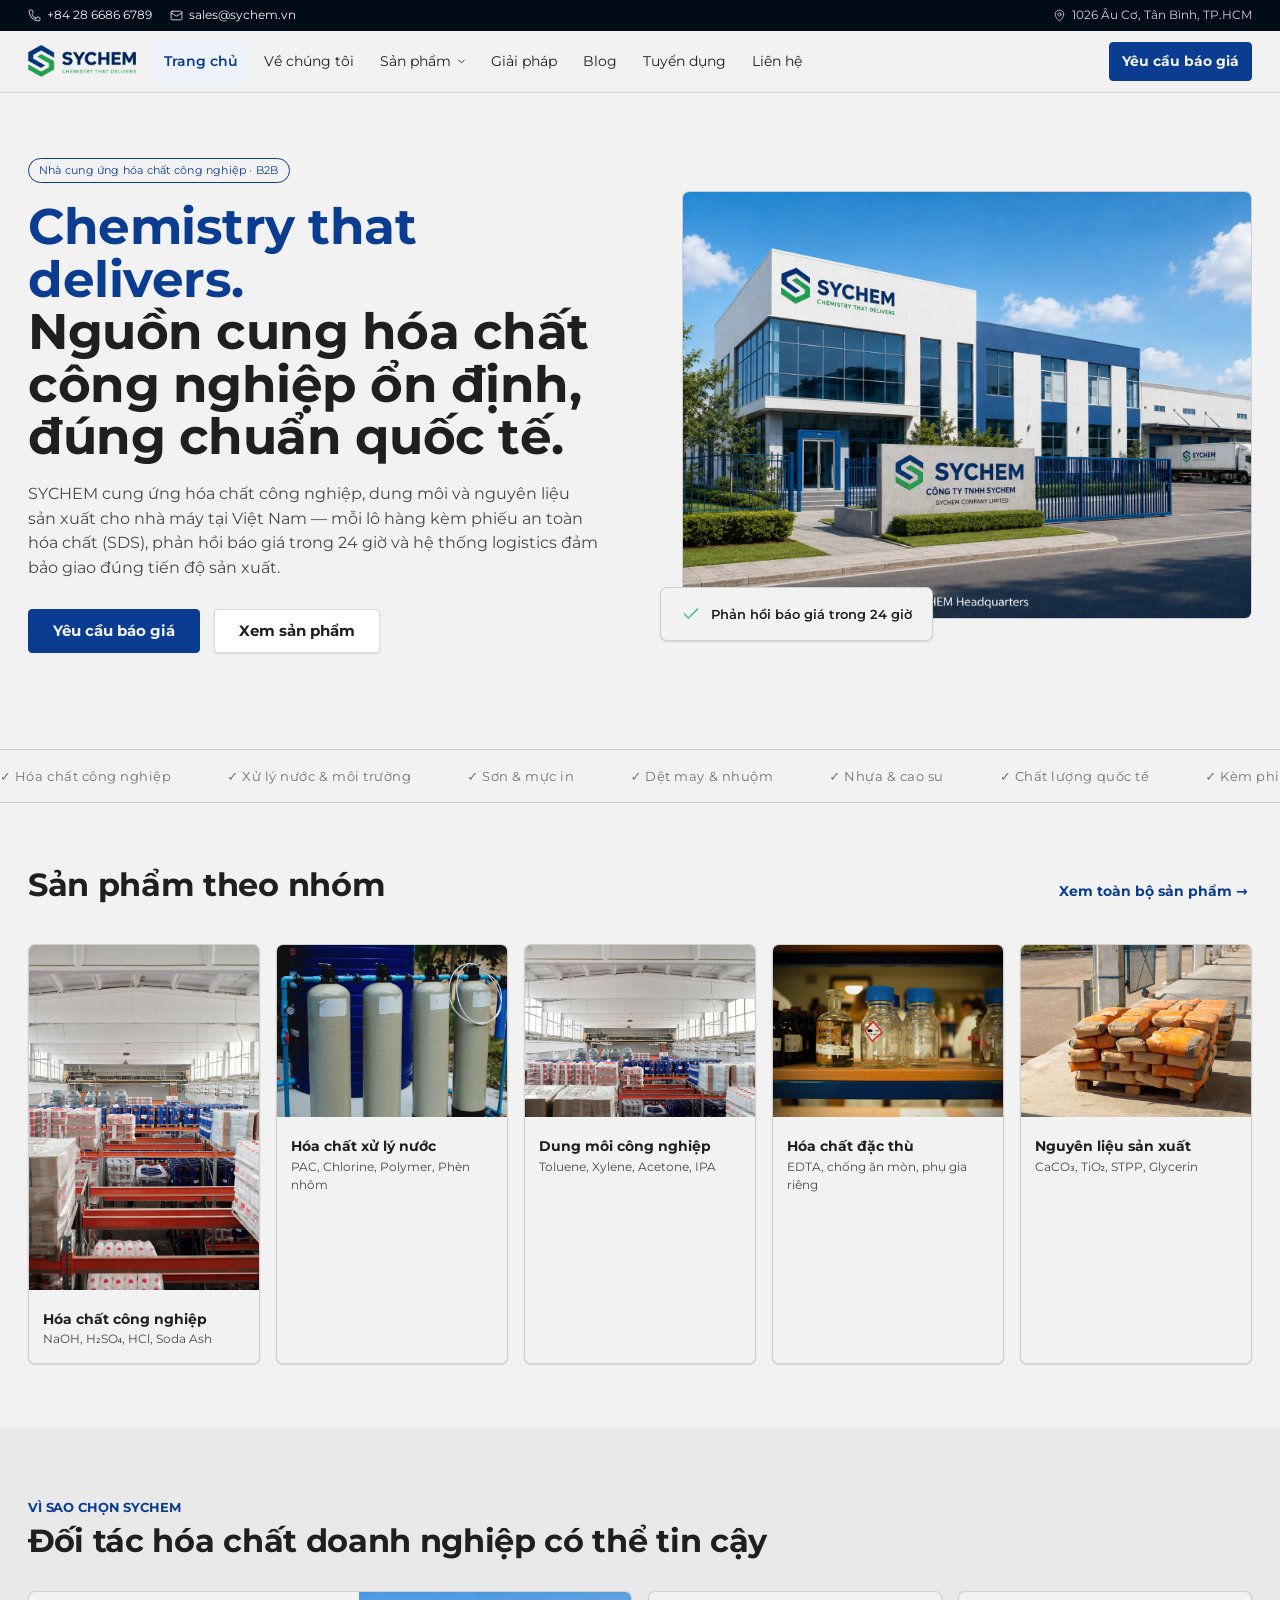
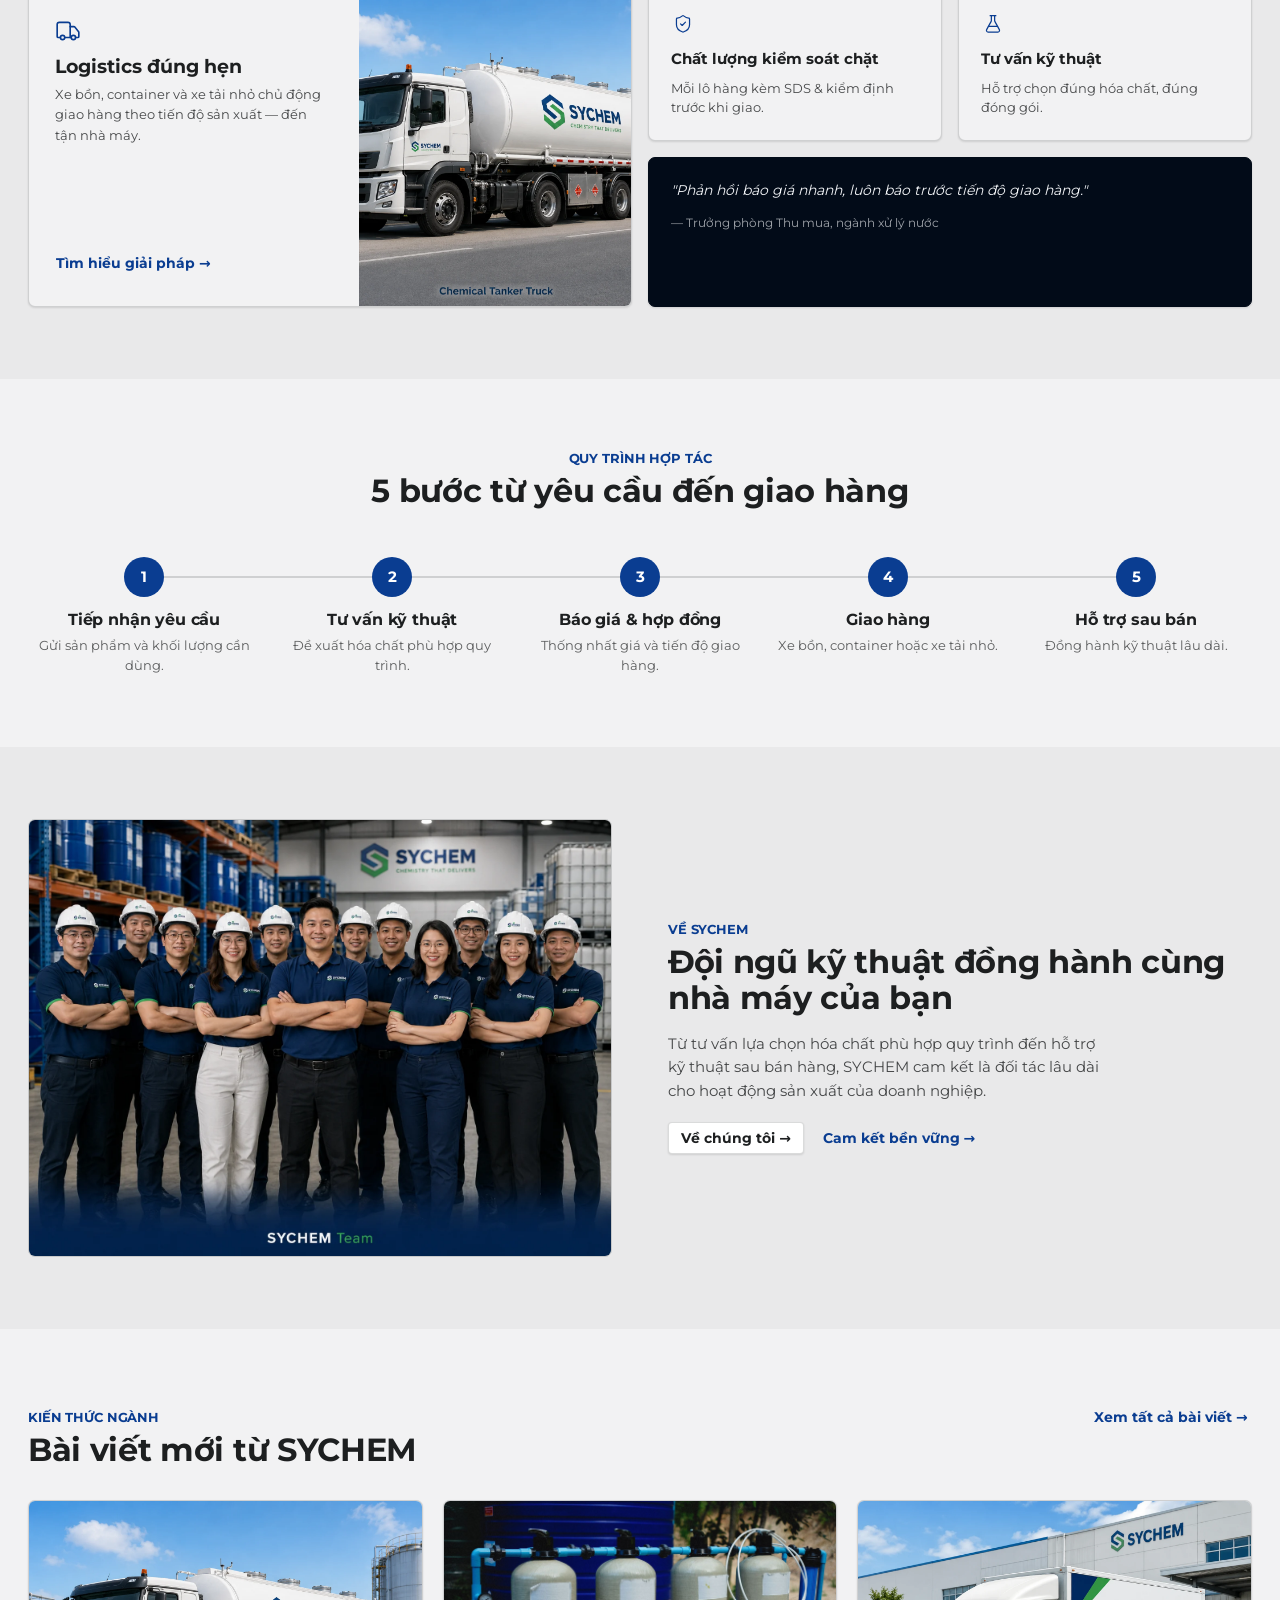
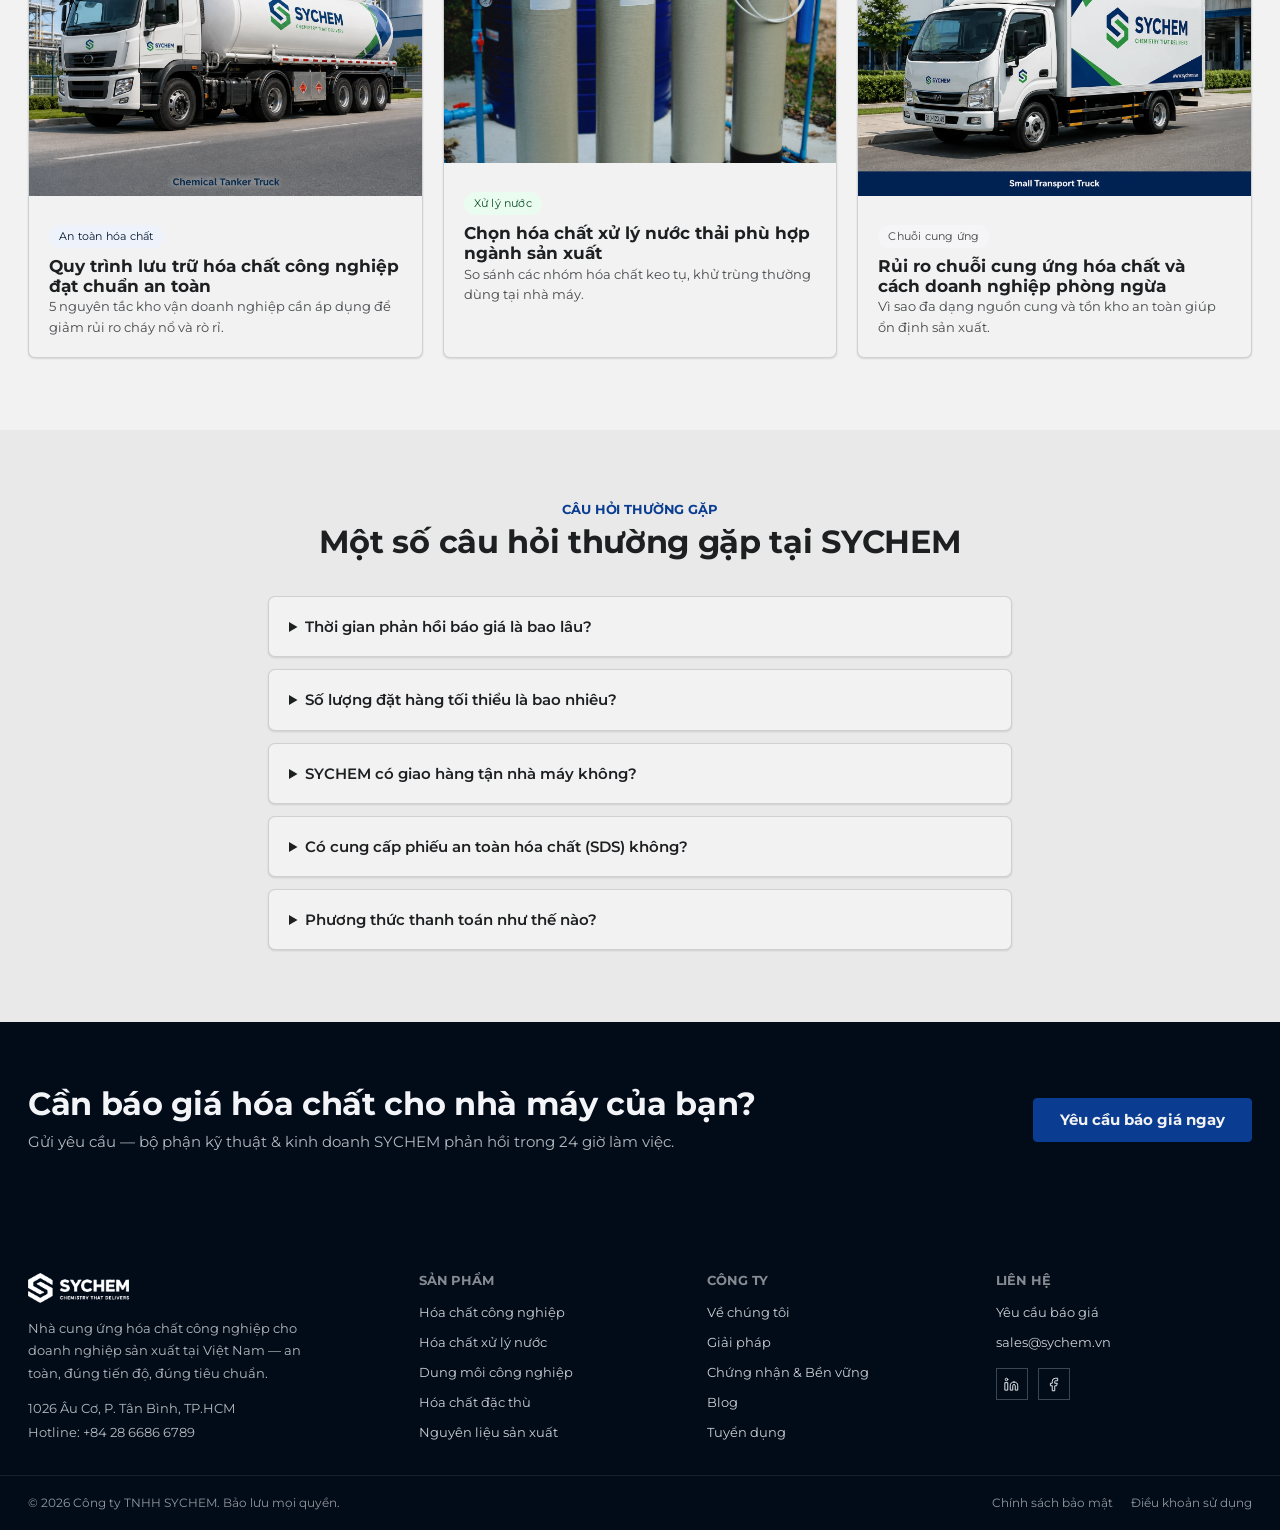
==== index.html @ 396e0d7f "Chuẩn hóa và redesign site SYCHEM cho GitHub Pages Trích xuất 10 trang từ bundle .dc.html thành HTML" ====
<!DOCTYPE html>
<html lang="vi">
<head>
<meta charset="utf-8">
<meta name="viewport" content="width=device-width, initial-scale=1">
<title>SYCHEM — Hóa chất công nghiệp cho doanh nghiệp sản xuất | Chemistry that delivers</title>
  <meta name="description" content="SYCHEM cung cấp hóa chất công nghiệp, hóa chất xử lý nước, dung môi và nguyên liệu sản xuất cho doanh nghiệp B2B tại Việt Nam — chất lượng quốc tế, giao đúng hẹn.">
  <link rel="icon" href="assets/img/16f5f3d59bb861bd.png">
  <link rel="stylesheet" href="assets/css/style.css">
</head>
<body>
<header class="site-header">
  <div class="topbar">
    <div class="topbar-left">
      <span><svg width="13" height="13" viewBox="0 0 24 24" fill="none" stroke="currentColor" stroke-width="1.5" stroke-linecap="round" stroke-linejoin="round"><path d="M13.832 16.568a1 1 0 0 0 1.213-.303l.355-.465A2 2 0 0 1 16.6 15h3.4a2 2 0 0 1 2 2v3a2 2 0 0 1-2 2A18 18 0 0 1 2 4a2 2 0 0 1 2-2h3a2 2 0 0 1 2 2v3.4a2 2 0 0 1-.732 1.548l-.465.355a1 1 0 0 0-.303 1.213 12.035 12.035 0 0 0 7.332 7.332z"></path></svg> +84 28 6686 6789</span>
      <span><svg width="13" height="13" viewBox="0 0 24 24" fill="none" stroke="currentColor" stroke-width="1.5" stroke-linecap="round" stroke-linejoin="round"><path d="m22 7-8.991 5.727a2 2 0 0 1-2.009 0L2 7"></path><rect x="2" y="4" width="20" height="16" rx="2"></rect></svg> sales@sychem.vn</span>
    </div>
    <span class="topbar-right"><svg width="13" height="13" viewBox="0 0 24 24" fill="none" stroke="currentColor" stroke-width="1.5" stroke-linecap="round" stroke-linejoin="round"><path d="M20 10c0 4.993-5.539 10.193-7.399 11.799a1 1 0 0 1-1.202 0C9.539 20.193 4 14.993 4 10a8 8 0 0 1 16 0"></path><circle cx="12" cy="10" r="3"></circle></svg> 1026 Âu Cơ, Tân Bình, TP.HCM</span>
  </div>
  <nav class="nav navbar">
    <a href="index.html" class="nav-brand-link">
      <img src="assets/img/eb1587ac3e5c2446.webp" alt="SYCHEM – Chemistry that delivers" class="nav-logo">
    </a>
    <button type="button" class="nav-toggle" aria-label="Mở menu" aria-expanded="false" aria-controls="nav-links">
      <svg class="icon-burger" width="22" height="22" viewBox="0 0 24 24" fill="none" stroke="currentColor" stroke-width="1.8" stroke-linecap="round" stroke-linejoin="round"><path d="M4 7h16M4 12h16M4 17h16"></path></svg>
    </button>
    <div class="nav-links" id="nav-links">
      <a href="index.html" aria-current="page">Trang chủ</a>
      <a href="about.html">Về chúng tôi</a>
      <div class="nav-item has-mega">
        <span class="nav-mega-trigger-wrap">
          <a href="products.html" class="nav-mega-trigger">Sản phẩm
            <svg class="nav-caret" width="11" height="11" viewBox="0 0 24 24" fill="none" stroke="currentColor" stroke-width="2" stroke-linecap="round" stroke-linejoin="round"><path d="m6 9 6 6 6-6"></path></svg>
          </a>
          <button type="button" class="mega-toggle" aria-label="Mở danh mục sản phẩm" aria-expanded="false">
            <svg width="14" height="14" viewBox="0 0 24 24" fill="none" stroke="currentColor" stroke-width="2" stroke-linecap="round" stroke-linejoin="round"><path d="m6 9 6 6 6-6"></path></svg>
          </button>
        </span>
<div class="mega-panel">
        <div class="mega-panel-inner">
          <div class="mega-grid">
          <a href="products.html#hoa-chat-cong-nghiep" class="mega-link">
            <img src="assets/img/product-hoa-chat-cong-nghiep.jpg" alt="Hóa chất công nghiệp" loading="lazy">
            <span class="mega-link-title">Hóa chất công nghiệp</span>
            <span class="mega-link-desc">NaOH, H2SO4, HCl, Soda Ash</span>
          </a>
          <a href="products.html#xu-ly-nuoc" class="mega-link">
            <img src="assets/img/product-xu-ly-nuoc.jpg" alt="Hóa chất xử lý nước" loading="lazy">
            <span class="mega-link-title">Hóa chất xử lý nước</span>
            <span class="mega-link-desc">PAC, Chlorine, Polymer, Phèn nhôm</span>
          </a>
          <a href="products.html#dung-moi" class="mega-link">
            <img src="assets/img/product-dung-moi.jpg" alt="Dung môi công nghiệp" loading="lazy">
            <span class="mega-link-title">Dung môi công nghiệp</span>
            <span class="mega-link-desc">Toluene, Xylene, Acetone, IPA</span>
          </a>
          <a href="products.html#dac-thu" class="mega-link">
            <img src="assets/img/product-dac-thu.jpg" alt="Hóa chất đặc thù" loading="lazy">
            <span class="mega-link-title">Hóa chất đặc thù</span>
            <span class="mega-link-desc">EDTA, chống ăn mòn, phụ gia riêng</span>
          </a>
          <a href="products.html#nguyen-lieu" class="mega-link">
            <img src="assets/img/product-nguyen-lieu.jpg" alt="Nguyên liệu sản xuất" loading="lazy">
            <span class="mega-link-title">Nguyên liệu sản xuất</span>
            <span class="mega-link-desc">CaCO3, TiO2, STPP, Glycerin</span>
          </a>
          </div>
          <a href="products.html" class="mega-viewall">Xem toàn bộ sản phẩm →</a>
        </div>
      </div>
      </div>
      <a href="solutions.html">Giải pháp</a>
      <a href="blog.html">Blog</a>
      <a href="careers.html">Tuyển dụng</a>
      <a href="contact.html">Liên hệ</a>
      <a href="contact.html" class="btn btn-primary nav-cta">Yêu cầu báo giá</a>
    </div>
  </nav>
</header>

<div style="position:relative;overflow:hidden" style-before="content:'';position:absolute;top:-160px;right:-160px;width:480px;height:480px;border-radius:50%;background:radial-gradient(circle,var(--color-accent-200),transparent 70%);z-index:0;pointer-events:none">
  <section style="max-width:1280px;margin:0 auto;padding:64px 28px 40px;display:grid;grid-template-columns:1.05fr 1fr;gap:56px;align-items:center;position:relative;z-index:1">
    <div class="fade-up">
      <span class="tag tag-outline" style="display:inline-flex;width:fit-content;white-space:nowrap;margin-bottom:18px">Nhà cung ứng hóa chất công nghiệp · B2B</span>
      <h1 style="font-size:50px;margin:0 0 18px;line-height:1.05">
        <span style="color:var(--color-accent)">Chemistry that delivers.</span><br>Nguồn cung hóa chất công nghiệp ổn định, đúng chuẩn quốc tế.
      </h1>
      <p style="font-size:16px;max-width:52ch;opacity:.8;margin:0 0 28px">SYCHEM cung ứng hóa chất công nghiệp, dung môi và nguyên liệu sản xuất cho nhà máy tại Việt Nam — mỗi lô hàng kèm phiếu an toàn hóa chất (SDS), phản hồi báo giá trong 24 giờ và hệ thống logistics đảm bảo giao đúng tiến độ sản xuất.</p>
      <div style="display:flex;gap:14px;flex-wrap:wrap">
        <a href="contact.html" class="btn btn-primary" style="padding:12px 24px;font-size:15px;white-space:nowrap;flex-shrink:0">Yêu cầu báo giá</a>
        <a href="products.html" class="btn btn-secondary" style="padding:12px 24px;font-size:15px;white-space:nowrap;flex-shrink:0">Xem sản phẩm</a>
      </div>
    </div>
    <div style="position:relative">
      <div class="blueprint" style="aspect-ratio:4/3">
        <img src="assets/img/b32bd85f83dec575.webp" alt="Trụ sở chính SYCHEM tại TP. Hồ Chí Minh" style="width:100%;height:100%;object-fit:cover">
      </div>
      <div class="card elev-md" style="position:absolute;bottom:-22px;left:-22px;padding:16px 20px;background:var(--color-bg);flex-direction:row;align-items:center;gap:10px;width:fit-content">
        <svg width="20" height="20" viewBox="0 0 24 24" fill="none" stroke="var(--color-accent-2)" stroke-width="1.5" stroke-linecap="round" stroke-linejoin="round"><path d="M20 6 9 17l-5-5"></path></svg>
        <span style="font-size:13px;font-weight:600;white-space:nowrap">Phản hồi báo giá trong 24 giờ</span>
      </div>
    </div>
  </section>
</div>

<div style="border-top:1px solid var(--color-divider);border-bottom:1px solid var(--color-divider);padding:16px 0;overflow:hidden;margin-top:56px">
  <div style="display:flex;width:max-content;animation:marquee 26s linear infinite;gap:56px">
    <div style="display:flex;gap:56px;align-items:center">
      <span style="font-size:13px;letter-spacing:.04em;opacity:.6;white-space:nowrap">✓ Hóa chất công nghiệp</span>
      <span style="font-size:13px;letter-spacing:.04em;opacity:.6;white-space:nowrap">✓ Xử lý nước &amp; môi trường</span>
      <span style="font-size:13px;letter-spacing:.04em;opacity:.6;white-space:nowrap">✓ Sơn &amp; mực in</span>
      <span style="font-size:13px;letter-spacing:.04em;opacity:.6;white-space:nowrap">✓ Dệt may &amp; nhuộm</span>
      <span style="font-size:13px;letter-spacing:.04em;opacity:.6;white-space:nowrap">✓ Nhựa &amp; cao su</span>
      <span style="font-size:13px;letter-spacing:.04em;opacity:.6;white-space:nowrap">✓ Chất lượng quốc tế</span>
      <span style="font-size:13px;letter-spacing:.04em;opacity:.6;white-space:nowrap">✓ Kèm phiếu an toàn hóa chất (SDS)</span>
    </div>
    <div style="display:flex;gap:56px;align-items:center">
      <span style="font-size:13px;letter-spacing:.04em;opacity:.6;white-space:nowrap">✓ Hóa chất công nghiệp</span>
      <span style="font-size:13px;letter-spacing:.04em;opacity:.6;white-space:nowrap">✓ Xử lý nước &amp; môi trường</span>
      <span style="font-size:13px;letter-spacing:.04em;opacity:.6;white-space:nowrap">✓ Sơn &amp; mực in</span>
      <span style="font-size:13px;letter-spacing:.04em;opacity:.6;white-space:nowrap">✓ Dệt may &amp; nhuộm</span>
      <span style="font-size:13px;letter-spacing:.04em;opacity:.6;white-space:nowrap">✓ Nhựa &amp; cao su</span>
      <span style="font-size:13px;letter-spacing:.04em;opacity:.6;white-space:nowrap">✓ Chất lượng quốc tế</span>
      <span style="font-size:13px;letter-spacing:.04em;opacity:.6;white-space:nowrap">✓ Kèm phiếu an toàn hóa chất (SDS)</span>
    </div>
  </div>
</div>

<section style="max-width:1280px;margin:0 auto;padding:64px 28px">
  <div style="display:flex;justify-content:space-between;align-items:baseline;margin-bottom:36px;gap:16px;flex-wrap:wrap">
    <h2 style="margin:0">Sản phẩm theo nhóm</h2>
    <a href="products.html" class="btn btn-ghost">Xem toàn bộ sản phẩm →</a>
  </div>
  <div style="display:grid;grid-template-columns:repeat(5,1fr);gap:16px">
    <a href="products.html#hoa-chat-cong-nghiep" class="card" style="text-decoration:none;color:inherit;padding:0;overflow:hidden">
      <div style="aspect-ratio:4/3"><img src="assets/img/product-hoa-chat-cong-nghiep.jpg" alt="Hóa chất công nghiệp" style="width:100%;height:100%;object-fit:cover" loading="lazy"></div>
      <div style="padding:14px"><div class="card-title" style="font-size:14px">Hóa chất công nghiệp</div><p class="card-body" style="font-size:11.5px;margin:4px 0 0">NaOH, H₂SO₄, HCl, Soda Ash</p></div>
    </a>
    <a href="products.html#xu-ly-nuoc" class="card" style="text-decoration:none;color:inherit;padding:0;overflow:hidden">
      <div style="aspect-ratio:4/3"><img src="assets/img/product-xu-ly-nuoc.jpg" alt="Hóa chất xử lý nước" style="width:100%;height:100%;object-fit:cover" loading="lazy"></div>
      <div style="padding:14px"><div class="card-title" style="font-size:14px">Hóa chất xử lý nước</div><p class="card-body" style="font-size:11.5px;margin:4px 0 0">PAC, Chlorine, Polymer, Phèn nhôm</p></div>
    </a>
    <a href="products.html#dung-moi" class="card" style="text-decoration:none;color:inherit;padding:0;overflow:hidden">
      <div style="aspect-ratio:4/3"><img src="assets/img/product-dung-moi.jpg" alt="Dung môi công nghiệp" style="width:100%;height:100%;object-fit:cover" loading="lazy"></div>
      <div style="padding:14px"><div class="card-title" style="font-size:14px">Dung môi công nghiệp</div><p class="card-body" style="font-size:11.5px;margin:4px 0 0">Toluene, Xylene, Acetone, IPA</p></div>
    </a>
    <a href="products.html#dac-thu" class="card" style="text-decoration:none;color:inherit;padding:0;overflow:hidden">
      <div style="aspect-ratio:4/3"><img src="assets/img/product-dac-thu.jpg" alt="Hóa chất đặc thù" style="width:100%;height:100%;object-fit:cover" loading="lazy"></div>
      <div style="padding:14px"><div class="card-title" style="font-size:14px">Hóa chất đặc thù</div><p class="card-body" style="font-size:11.5px;margin:4px 0 0">EDTA, chống ăn mòn, phụ gia riêng</p></div>
    </a>
    <a href="products.html#nguyen-lieu" class="card" style="text-decoration:none;color:inherit;padding:0;overflow:hidden">
      <div style="aspect-ratio:4/3"><img src="assets/img/product-nguyen-lieu.jpg" alt="Nguyên liệu sản xuất" style="width:100%;height:100%;object-fit:cover" loading="lazy"></div>
      <div style="padding:14px"><div class="card-title" style="font-size:14px">Nguyên liệu sản xuất</div><p class="card-body" style="font-size:11.5px;margin:4px 0 0">CaCO₃, TiO₂, STPP, Glycerin</p></div>
    </a>
  </div>
</section>

<section style="background:var(--color-surface);padding:72px 0">
  <div style="max-width:1280px;margin:0 auto;padding:0 28px">
    <div style="margin-bottom:32px">
      <h6 style="color:var(--color-accent);margin-bottom:8px">Vì sao chọn SYCHEM</h6>
      <h2 style="margin:0">Đối tác hóa chất doanh nghiệp có thể tin cậy</h2>
    </div>
    <div style="display:grid;grid-template-columns:repeat(4,1fr);grid-auto-rows:150px;gap:16px">
      <div class="card" style="grid-column:1 / 3;grid-row:1 / 3;padding:0;overflow:hidden;flex-direction:row">
        <div style="flex:1;padding:26px;display:flex;flex-direction:column;justify-content:center">
          <svg width="26" height="26" viewBox="0 0 24 24" fill="none" stroke="var(--color-accent)" stroke-width="1.5" stroke-linecap="round" stroke-linejoin="round"><path d="M14 18V6a2 2 0 0 0-2-2H4a2 2 0 0 0-2 2v11a1 1 0 0 0 1 1h2"></path><path d="M15 18H9"></path><path d="M19 18h2a1 1 0 0 0 1-1v-3.65a1 1 0 0 0-.22-.624l-3.48-4.35A1 1 0 0 0 17.52 8H14"></path><circle cx="17" cy="18" r="2"></circle><circle cx="7" cy="18" r="2"></circle></svg>
          <div class="card-title" style="margin:12px 0 6px;font-size:19px">Logistics đúng hẹn</div>
          <p class="card-body">Xe bồn, container và xe tải nhỏ chủ động giao hàng theo tiến độ sản xuất — đến tận nhà máy.</p>
          <a href="solutions.html" class="btn btn-ghost" style="width:fit-content;margin-top:8px;padding-left:0">Tìm hiểu giải pháp →</a>
        </div>
        <div style="flex:1;position:relative;min-width:0"><img src="assets/img/2904533d91f4bcae.webp" alt="Xe bồn vận chuyển hóa chất SYCHEM" style="position:absolute;inset:0;width:100%;height:100%;object-fit:cover"></div>
      </div>
      <div class="card" style="grid-column:3;grid-row:1;padding:22px">
        <svg width="24" height="24" viewBox="0 0 24 24" fill="none" stroke="var(--color-accent)" stroke-width="1.5" stroke-linecap="round" stroke-linejoin="round"><path d="M20 13c0 5-3.5 7.5-7.66 8.95a1 1 0 0 1-.67-.01C7.5 20.5 4 18 4 13V6a1 1 0 0 1 1-1c2 0 4.5-1.2 6.24-2.72a1.17 1.17 0 0 1 1.52 0C14.51 3.81 17 5 19 5a1 1 0 0 1 1 1z"></path><path d="m9 12 2 2 4-4"></path></svg>
        <div class="card-title" style="margin:10px 0 4px;font-size:15px">Chất lượng kiểm soát chặt</div>
        <p class="card-body" style="font-size:12.5px">Mỗi lô hàng kèm SDS &amp; kiểm định trước khi giao.</p>
      </div>
      <div class="card" style="grid-column:4;grid-row:1;padding:22px">
        <svg width="24" height="24" viewBox="0 0 24 24" fill="none" stroke="var(--color-accent)" stroke-width="1.5" stroke-linecap="round" stroke-linejoin="round"><path d="M14 2v6a2 2 0 0 0 .245.96l5.51 10.08A2 2 0 0 1 18 22H6a2 2 0 0 1-1.755-2.96l5.51-10.08A2 2 0 0 0 10 8V2"></path><path d="M6.453 15h11.094"></path><path d="M8.5 2h7"></path></svg>
        <div class="card-title" style="margin:10px 0 4px;font-size:15px">Tư vấn kỹ thuật</div>
        <p class="card-body" style="font-size:12.5px">Hỗ trợ chọn đúng hóa chất, đúng đóng gói.</p>
      </div>
      <div class="card" style="grid-column:3 / 5;grid-row:2;padding:22px;background:var(--color-accent-900);border-color:var(--color-accent-900)">
        <p style="font-size:14px;line-height:1.5;color:#f2f4f7;margin:0 0 8px;font-style:italic">"Phản hồi báo giá nhanh, luôn báo trước tiến độ giao hàng."</p>
        <span style="font-size:11.5px;color:#f2f4f7;opacity:.65">— Trưởng phòng Thu mua, ngành xử lý nước</span>
      </div>
    </div>
  </div>
</section>

<section style="max-width:1280px;margin:0 auto;padding:72px 28px">
  <h6 style="color:var(--color-accent);margin-bottom:8px;text-align:center">Quy trình hợp tác</h6>
  <h2 style="margin:0 0 48px;text-align:center">5 bước từ yêu cầu đến giao hàng</h2>
  <div style="position:relative;display:grid;grid-template-columns:repeat(5,1fr);gap:16px">
    <div style="position:absolute;top:19px;left:8%;right:8%;height:2px;background:var(--color-divider);z-index:0"></div>
    <div style="text-align:center;position:relative;z-index:1">
      <div style="width:40px;height:40px;border-radius:50%;background:var(--color-accent);color:#fff;display:flex;align-items:center;justify-content:center;font-family:var(--font-heading);font-weight:700;margin:0 auto 14px">1</div>
      <h5 style="margin:0 0 6px">Tiếp nhận yêu cầu</h5><p style="font-size:13px;opacity:.7;margin:0">Gửi sản phẩm và khối lượng cần dùng.</p>
    </div>
    <div style="text-align:center;position:relative;z-index:1">
      <div style="width:40px;height:40px;border-radius:50%;background:var(--color-accent);color:#fff;display:flex;align-items:center;justify-content:center;font-family:var(--font-heading);font-weight:700;margin:0 auto 14px">2</div>
      <h5 style="margin:0 0 6px">Tư vấn kỹ thuật</h5><p style="font-size:13px;opacity:.7;margin:0">Đề xuất hóa chất phù hợp quy trình.</p>
    </div>
    <div style="text-align:center;position:relative;z-index:1">
      <div style="width:40px;height:40px;border-radius:50%;background:var(--color-accent);color:#fff;display:flex;align-items:center;justify-content:center;font-family:var(--font-heading);font-weight:700;margin:0 auto 14px">3</div>
      <h5 style="margin:0 0 6px">Báo giá &amp; hợp đồng</h5><p style="font-size:13px;opacity:.7;margin:0">Thống nhất giá và tiến độ giao hàng.</p>
    </div>
    <div style="text-align:center;position:relative;z-index:1">
      <div style="width:40px;height:40px;border-radius:50%;background:var(--color-accent);color:#fff;display:flex;align-items:center;justify-content:center;font-family:var(--font-heading);font-weight:700;margin:0 auto 14px">4</div>
      <h5 style="margin:0 0 6px">Giao hàng</h5><p style="font-size:13px;opacity:.7;margin:0">Xe bồn, container hoặc xe tải nhỏ.</p>
    </div>
    <div style="text-align:center;position:relative;z-index:1">
      <div style="width:40px;height:40px;border-radius:50%;background:var(--color-accent);color:#fff;display:flex;align-items:center;justify-content:center;font-family:var(--font-heading);font-weight:700;margin:0 auto 14px">5</div>
      <h5 style="margin:0 0 6px">Hỗ trợ sau bán</h5><p style="font-size:13px;opacity:.7;margin:0">Đồng hành kỹ thuật lâu dài.</p>
    </div>
  </div>
</section>

<section style="background:var(--color-surface);padding:72px 0">
  <div style="max-width:1280px;margin:0 auto;padding:0 28px;display:grid;grid-template-columns:1fr 1fr;gap:56px;align-items:center">
    <div class="blueprint" style="aspect-ratio:4/3"><img src="assets/img/b7aebc073bd1a2f7.webp" alt="Đội ngũ SYCHEM" style="width:100%;height:100%;object-fit:cover"></div>
    <div>
      <h6 style="color:var(--color-accent);margin-bottom:8px">Về SYCHEM</h6>
      <h2 style="margin:0 0 16px">Đội ngũ kỹ thuật đồng hành cùng nhà máy của bạn</h2>
      <p style="opacity:.8;max-width:44ch;margin:0 0 20px">Từ tư vấn lựa chọn hóa chất phù hợp quy trình đến hỗ trợ kỹ thuật sau bán hàng, SYCHEM cam kết là đối tác lâu dài cho hoạt động sản xuất của doanh nghiệp.</p>
      <div style="display:flex;gap:14px;flex-wrap:wrap">
        <a href="about.html" class="btn btn-secondary">Về chúng tôi →</a>
        <a href="sustainability.html" class="btn btn-ghost">Cam kết bền vững →</a>
      </div>
    </div>
  </div>
</section>

<section style="max-width:1280px;margin:0 auto;padding:72px 28px">
  <div style="display:flex;justify-content:space-between;align-items:baseline;margin-bottom:32px;gap:16px;flex-wrap:wrap">
    <div>
      <h6 style="color:var(--color-accent);margin-bottom:8px">Kiến thức ngành</h6>
      <h2 style="margin:0">Bài viết mới từ SYCHEM</h2>
    </div>
    <a href="blog.html" class="btn btn-ghost">Xem tất cả bài viết →</a>
  </div>
  <div style="display:grid;grid-template-columns:repeat(3,1fr);gap:20px">
    <a href="blog-post.html" class="card" style="text-decoration:none;color:inherit;padding:0;overflow:hidden">
      <div style="aspect-ratio:16/10"><img src="assets/img/2904533d91f4bcae.webp" alt="An toàn hóa chất" style="width:100%;height:100%;object-fit:cover"></div>
      <div style="padding:20px">
        <span class="tag tag-accent">An toàn hóa chất</span>
        <div class="card-title" style="margin-top:8px">Quy trình lưu trữ hóa chất công nghiệp đạt chuẩn an toàn</div>
        <p class="card-body">5 nguyên tắc kho vận doanh nghiệp cần áp dụng để giảm rủi ro cháy nổ và rò rỉ.</p>
      </div>
    </a>
    <a href="blog-post.html" class="card" style="text-decoration:none;color:inherit;padding:0;overflow:hidden">
      <div style="aspect-ratio:16/10"><img src="assets/img/product-xu-ly-nuoc.jpg" alt="Xử lý nước" style="width:100%;height:100%;object-fit:cover"></div>
      <div style="padding:20px">
        <span class="tag tag-accent-2">Xử lý nước</span>
        <div class="card-title" style="margin-top:8px">Chọn hóa chất xử lý nước thải phù hợp ngành sản xuất</div>
        <p class="card-body">So sánh các nhóm hóa chất keo tụ, khử trùng thường dùng tại nhà máy.</p>
      </div>
    </a>
    <a href="blog-post.html" class="card" style="text-decoration:none;color:inherit;padding:0;overflow:hidden">
      <div style="aspect-ratio:16/10"><img src="assets/img/e8bcb8e13601193b.webp" alt="Chuỗi cung ứng" style="width:100%;height:100%;object-fit:cover"></div>
      <div style="padding:20px">
        <span class="tag tag-neutral">Chuỗi cung ứng</span>
        <div class="card-title" style="margin-top:8px">Rủi ro chuỗi cung ứng hóa chất và cách doanh nghiệp phòng ngừa</div>
        <p class="card-body">Vì sao đa dạng nguồn cung và tồn kho an toàn giúp ổn định sản xuất.</p>
      </div>
    </a>
  </div>
</section>

<section style="background:var(--color-surface);padding:72px 0">
  <div style="max-width:800px;margin:0 auto;padding:0 28px">
    <h6 style="color:var(--color-accent);margin-bottom:8px;text-align:center">Câu hỏi thường gặp</h6>
    <h2 style="margin:0 0 36px;text-align:center">Một số câu hỏi thường gặp tại SYCHEM</h2>
    <div style="display:flex;flex-direction:column;gap:12px">
      <details class="card" style="padding:18px 20px">
        <summary style="cursor:pointer;font-family:var(--font-heading);font-weight:600;font-size:15px">Thời gian phản hồi báo giá là bao lâu?</summary>
        <p style="font-size:14px;opacity:.75;margin:10px 0 0">Bộ phận kinh doanh SYCHEM phản hồi yêu cầu báo giá trong vòng 24 giờ làm việc.</p>
      </details>
      <details class="card" style="padding:18px 20px">
        <summary style="cursor:pointer;font-family:var(--font-heading);font-weight:600;font-size:15px">Số lượng đặt hàng tối thiểu là bao nhiêu?</summary>
        <p style="font-size:14px;opacity:.75;margin:10px 0 0">Tùy sản phẩm — có thể đặt theo can, phuy hoặc nguyên xe bồn. Gửi khối lượng cần dùng để nhận báo giá phù hợp.</p>
      </details>
      <details class="card" style="padding:18px 20px">
        <summary style="cursor:pointer;font-family:var(--font-heading);font-weight:600;font-size:15px">SYCHEM có giao hàng tận nhà máy không?</summary>
        <p style="font-size:14px;opacity:.75;margin:10px 0 0">Có. SYCHEM vận chuyển bằng xe bồn, container hoặc xe tải nhỏ tùy khối lượng và địa điểm giao hàng.</p>
      </details>
      <details class="card" style="padding:18px 20px">
        <summary style="cursor:pointer;font-family:var(--font-heading);font-weight:600;font-size:15px">Có cung cấp phiếu an toàn hóa chất (SDS) không?</summary>
        <p style="font-size:14px;opacity:.75;margin:10px 0 0">Có. Mỗi lô hàng đều kèm phiếu an toàn hóa chất (SDS) và thông số kỹ thuật liên quan.</p>
      </details>
      <details class="card" style="padding:18px 20px">
        <summary style="cursor:pointer;font-family:var(--font-heading);font-weight:600;font-size:15px">Phương thức thanh toán như thế nào?</summary>
        <p style="font-size:14px;opacity:.75;margin:10px 0 0">Thanh toán chuyển khoản theo hợp đồng; hỗ trợ công nợ với khách hàng mua thường xuyên.</p>
      </details>
    </div>
  </div>
</section>

<section style="background:var(--color-accent-900);color:#f2f4f7">
  <div style="max-width:1280px;margin:0 auto;padding:64px 28px;display:flex;justify-content:space-between;align-items:center;gap:24px;flex-wrap:wrap">
    <div>
      <h2 style="margin:0 0 8px;color:#f2f4f7">Cần báo giá hóa chất cho nhà máy của bạn?</h2>
      <p style="opacity:.75;margin:0">Gửi yêu cầu — bộ phận kỹ thuật &amp; kinh doanh SYCHEM phản hồi trong 24 giờ làm việc.</p>
    </div>
    <a href="contact.html" class="btn btn-primary" style="padding:12px 26px;font-size:15px;flex:none;white-space:nowrap">Yêu cầu báo giá ngay</a>
  </div>
</section>

<footer style="background:var(--color-accent-900);color:#f2f4f7">
  <div style="max-width:1280px;margin:0 auto;padding:56px 28px 32px;display:grid;grid-template-columns:1.4fr 1fr 1fr 1fr;gap:32px">
    <div>
      <img src="assets/img/eb1587ac3e5c2446.webp" alt="SYCHEM" style="height:30px;width:auto;filter:brightness(0) invert(1);margin-bottom:14px">
      <p style="font-size:13px;line-height:1.7;opacity:.75;max-width:34ch;margin:0 0 14px">Nhà cung ứng hóa chất công nghiệp cho doanh nghiệp sản xuất tại Việt Nam — an toàn, đúng tiến độ, đúng tiêu chuẩn.</p>
      <p style="font-size:13px;opacity:.75;margin:0 0 4px">1026 Âu Cơ, P. Tân Bình, TP.HCM</p>
      <p style="font-size:13px;opacity:.75;margin:0">Hotline: +84 28 6686 6789</p>
    </div>
    <div>
      <h6 style="color:#f2f4f7;opacity:.55;margin-bottom:14px">Sản phẩm</h6>
      <div style="display:flex;flex-direction:column;gap:10px;font-size:13px">
        <a href="products.html#hoa-chat-cong-nghiep" style="color:#f2f4f7;opacity:.85;text-decoration:none">Hóa chất công nghiệp</a>
        <a href="products.html#xu-ly-nuoc" style="color:#f2f4f7;opacity:.85;text-decoration:none">Hóa chất xử lý nước</a>
        <a href="products.html#dung-moi" style="color:#f2f4f7;opacity:.85;text-decoration:none">Dung môi công nghiệp</a>
        <a href="products.html#dac-thu" style="color:#f2f4f7;opacity:.85;text-decoration:none">Hóa chất đặc thù</a>
        <a href="products.html#nguyen-lieu" style="color:#f2f4f7;opacity:.85;text-decoration:none">Nguyên liệu sản xuất</a>
      </div>
    </div>
    <div>
      <h6 style="color:#f2f4f7;opacity:.55;margin-bottom:14px">Công ty</h6>
      <div style="display:flex;flex-direction:column;gap:10px;font-size:13px">
        <a href="about.html" style="color:#f2f4f7;opacity:.85;text-decoration:none">Về chúng tôi</a>
        <a href="solutions.html" style="color:#f2f4f7;opacity:.85;text-decoration:none">Giải pháp</a>
        <a href="sustainability.html" style="color:#f2f4f7;opacity:.85;text-decoration:none">Chứng nhận &amp; Bền vững</a>
        <a href="blog.html" style="color:#f2f4f7;opacity:.85;text-decoration:none">Blog</a>
        <a href="careers.html" style="color:#f2f4f7;opacity:.85;text-decoration:none">Tuyển dụng</a>
      </div>
    </div>
    <div>
      <h6 style="color:#f2f4f7;opacity:.55;margin-bottom:14px">Liên hệ</h6>
      <div style="display:flex;flex-direction:column;gap:10px;font-size:13px;margin-bottom:16px">
        <a href="contact.html" style="color:#f2f4f7;opacity:.85;text-decoration:none">Yêu cầu báo giá</a>
        <a href="mailto:sales@sychem.vn" style="color:#f2f4f7;opacity:.85;text-decoration:none">sales@sychem.vn</a>
      </div>
      <div style="display:flex;gap:10px">
        <a href="#" aria-label="LinkedIn" style="width:32px;height:32px;display:flex;align-items:center;justify-content:center;border:1px solid rgba(242,244,247,.25);color:#f2f4f7;text-decoration:none"><svg width="15" height="15" viewBox="0 0 24 24" fill="none" stroke="currentColor" stroke-width="1.5" stroke-linecap="round" stroke-linejoin="round"><path d="M16 8a6 6 0 0 1 6 6v7h-4v-7a2 2 0 0 0-2-2 2 2 0 0 0-2 2v7h-4v-7a6 6 0 0 1 6-6z"></path><rect width="4" height="12" x="2" y="9"></rect><circle cx="4" cy="4" r="2"></circle></svg></a>
        <a href="#" aria-label="Facebook" style="width:32px;height:32px;display:flex;align-items:center;justify-content:center;border:1px solid rgba(242,244,247,.25);color:#f2f4f7;text-decoration:none"><svg width="15" height="15" viewBox="0 0 24 24" fill="none" stroke="currentColor" stroke-width="1.5" stroke-linecap="round" stroke-linejoin="round"><path d="M18 2h-3a5 5 0 0 0-5 5v3H7v4h3v8h4v-8h3l1-4h-4V7a1 1 0 0 1 1-1h3z"></path></svg></a>
      </div>
    </div>
  </div>
  <div style="max-width:1280px;margin:0 auto;padding:18px 28px;border-top:1px solid rgba(242,244,247,.15);display:flex;justify-content:space-between;flex-wrap:wrap;gap:8px;font-size:12px;opacity:.6">
    <span>© 2026 Công ty TNHH SYCHEM. Bảo lưu mọi quyền.</span>
    <div style="display:flex;gap:18px">
      <a href="#" style="color:#f2f4f7;text-decoration:none">Chính sách bảo mật</a>
      <a href="#" style="color:#f2f4f7;text-decoration:none">Điều khoản sử dụng</a>
    </div>
  </div>
</footer>
<script src="assets/js/site.js" defer></script>
</body>
</html>
---- assets/css/style.css ----
/* Industry — design-system tokens and component classes. This file is the source of truth for the system's look; retune it here and see readme.md. */
/* vietnamese */
@font-face {
  font-family: 'Barlow';
  font-style: normal;
  font-weight: 400;
  font-display: swap;
  src: url("../fonts/fef1e3c39d06f701.woff2") format('woff2');
  unicode-range: U+0102-0103, U+0110-0111, U+0128-0129, U+0168-0169, U+01A0-01A1, U+01AF-01B0, U+0300-0301, U+0303-0304, U+0308-0309, U+0323, U+0329, U+1EA0-1EF9, U+20AB;
}
/* latin-ext */
@font-face {
  font-family: 'Barlow';
  font-style: normal;
  font-weight: 400;
  font-display: swap;
  src: url("../fonts/122b24bc2a90b0ab.woff2") format('woff2');
  unicode-range: U+0100-02BA, U+02BD-02C5, U+02C7-02CC, U+02CE-02D7, U+02DD-02FF, U+0304, U+0308, U+0329, U+1D00-1DBF, U+1E00-1E9F, U+1EF2-1EFF, U+2020, U+20A0-20AB, U+20AD-20C0, U+2113, U+2C60-2C7F, U+A720-A7FF;
}
/* latin */
@font-face {
  font-family: 'Barlow';
  font-style: normal;
  font-weight: 400;
  font-display: swap;
  src: url("../fonts/b0a8ad37ac45f5fb.woff2") format('woff2');
  unicode-range: U+0000-00FF, U+0131, U+0152-0153, U+02BB-02BC, U+02C6, U+02DA, U+02DC, U+0304, U+0308, U+0329, U+2000-206F, U+20AC, U+2122, U+2191, U+2193, U+2212, U+2215, U+FEFF, U+FFFD;
}
/* vietnamese */
@font-face {
  font-family: 'Barlow';
  font-style: normal;
  font-weight: 500;
  font-display: swap;
  src: url("../fonts/ba426fe513fa9e7e.woff2") format('woff2');
  unicode-range: U+0102-0103, U+0110-0111, U+0128-0129, U+0168-0169, U+01A0-01A1, U+01AF-01B0, U+0300-0301, U+0303-0304, U+0308-0309, U+0323, U+0329, U+1EA0-1EF9, U+20AB;
}
/* latin-ext */
@font-face {
  font-family: 'Barlow';
  font-style: normal;
  font-weight: 500;
  font-display: swap;
  src: url("../fonts/3facdf66b60778c7.woff2") format('woff2');
  unicode-range: U+0100-02BA, U+02BD-02C5, U+02C7-02CC, U+02CE-02D7, U+02DD-02FF, U+0304, U+0308, U+0329, U+1D00-1DBF, U+1E00-1E9F, U+1EF2-1EFF, U+2020, U+20A0-20AB, U+20AD-20C0, U+2113, U+2C60-2C7F, U+A720-A7FF;
}
/* latin */
@font-face {
  font-family: 'Barlow';
  font-style: normal;
  font-weight: 500;
  font-display: swap;
  src: url("../fonts/cd759df8ef9efc98.woff2") format('woff2');
  unicode-range: U+0000-00FF, U+0131, U+0152-0153, U+02BB-02BC, U+02C6, U+02DA, U+02DC, U+0304, U+0308, U+0329, U+2000-206F, U+20AC, U+2122, U+2191, U+2193, U+2212, U+2215, U+FEFF, U+FFFD;
}
/* vietnamese */
@font-face {
  font-family: 'Barlow';
  font-style: normal;
  font-weight: 700;
  font-display: swap;
  src: url("../fonts/73b48c8588dc2bf6.woff2") format('woff2');
  unicode-range: U+0102-0103, U+0110-0111, U+0128-0129, U+0168-0169, U+01A0-01A1, U+01AF-01B0, U+0300-0301, U+0303-0304, U+0308-0309, U+0323, U+0329, U+1EA0-1EF9, U+20AB;
}
/* latin-ext */
@font-face {
  font-family: 'Barlow';
  font-style: normal;
  font-weight: 700;
  font-display: swap;
  src: url("../fonts/88c786d5fa8700a2.woff2") format('woff2');
  unicode-range: U+0100-02BA, U+02BD-02C5, U+02C7-02CC, U+02CE-02D7, U+02DD-02FF, U+0304, U+0308, U+0329, U+1D00-1DBF, U+1E00-1E9F, U+1EF2-1EFF, U+2020, U+20A0-20AB, U+20AD-20C0, U+2113, U+2C60-2C7F, U+A720-A7FF;
}
/* latin */
@font-face {
  font-family: 'Barlow';
  font-style: normal;
  font-weight: 700;
  font-display: swap;
  src: url("../fonts/2d797dd8b35dcb34.woff2") format('woff2');
  unicode-range: U+0000-00FF, U+0131, U+0152-0153, U+02BB-02BC, U+02C6, U+02DA, U+02DC, U+0304, U+0308, U+0329, U+2000-206F, U+20AC, U+2122, U+2191, U+2193, U+2212, U+2215, U+FEFF, U+FFFD;
}
/* vietnamese */
@font-face {
  font-family: 'Barlow Condensed';
  font-style: normal;
  font-weight: 400;
  font-display: swap;
  src: url("../fonts/9e7e7207af0d6687.woff2") format('woff2');
  unicode-range: U+0102-0103, U+0110-0111, U+0128-0129, U+0168-0169, U+01A0-01A1, U+01AF-01B0, U+0300-0301, U+0303-0304, U+0308-0309, U+0323, U+0329, U+1EA0-1EF9, U+20AB;
}
/* latin-ext */
@font-face {
  font-family: 'Barlow Condensed';
  font-style: normal;
  font-weight: 400;
  font-display: swap;
  src: url("../fonts/1eb62753e2922d13.woff2") format('woff2');
  unicode-range: U+0100-02BA, U+02BD-02C5, U+02C7-02CC, U+02CE-02D7, U+02DD-02FF, U+0304, U+0308, U+0329, U+1D00-1DBF, U+1E00-1E9F, U+1EF2-1EFF, U+2020, U+20A0-20AB, U+20AD-20C0, U+2113, U+2C60-2C7F, U+A720-A7FF;
}
/* latin */
@font-face {
  font-family: 'Barlow Condensed';
  font-style: normal;
  font-weight: 400;
  font-display: swap;
  src: url("../fonts/7fff1bb22e5773f0.woff2") format('woff2');
  unicode-range: U+0000-00FF, U+0131, U+0152-0153, U+02BB-02BC, U+02C6, U+02DA, U+02DC, U+0304, U+0308, U+0329, U+2000-206F, U+20AC, U+2122, U+2191, U+2193, U+2212, U+2215, U+FEFF, U+FFFD;
}
/* vietnamese */
@font-face {
  font-family: 'Barlow Condensed';
  font-style: normal;
  font-weight: 600;
  font-display: swap;
  src: url("../fonts/5598861e729ef9e8.woff2") format('woff2');
  unicode-range: U+0102-0103, U+0110-0111, U+0128-0129, U+0168-0169, U+01A0-01A1, U+01AF-01B0, U+0300-0301, U+0303-0304, U+0308-0309, U+0323, U+0329, U+1EA0-1EF9, U+20AB;
}
/* latin-ext */
@font-face {
  font-family: 'Barlow Condensed';
  font-style: normal;
  font-weight: 600;
  font-display: swap;
  src: url("../fonts/aef7edf54f79a532.woff2") format('woff2');
  unicode-range: U+0100-02BA, U+02BD-02C5, U+02C7-02CC, U+02CE-02D7, U+02DD-02FF, U+0304, U+0308, U+0329, U+1D00-1DBF, U+1E00-1E9F, U+1EF2-1EFF, U+2020, U+20A0-20AB, U+20AD-20C0, U+2113, U+2C60-2C7F, U+A720-A7FF;
}
/* latin */
@font-face {
  font-family: 'Barlow Condensed';
  font-style: normal;
  font-weight: 600;
  font-display: swap;
  src: url("../fonts/215a93c696f44203.woff2") format('woff2');
  unicode-range: U+0000-00FF, U+0131, U+0152-0153, U+02BB-02BC, U+02C6, U+02DA, U+02DC, U+0304, U+0308, U+0329, U+2000-206F, U+20AC, U+2122, U+2191, U+2193, U+2212, U+2215, U+FEFF, U+FFFD;
}


:root {
  --color-bg: #f2f2f3;
  --color-surface: #e9e9ea;
  --color-text: #1d1f20;
  --color-accent: #5980a6;
  --color-accent-2: #728fab;
  --color-divider: color-mix(in srgb, #1d1f20 16%, transparent);

  /* Tonal ramps — generated in OKLCH on one shared lightness scale, so the
     same step of any role matches the others in visual value. */
  --color-neutral-100: #f5f5f8;
  --color-neutral-200: #e7e7ea;
  --color-neutral-300: #d4d4d7;
  --color-neutral-400: #b7b7ba;
  --color-neutral-500: #98989b;
  --color-neutral-600: #7a7a7d;
  --color-neutral-700: #5d5d60;
  --color-neutral-800: #424244;
  --color-neutral-900: #2b2b2d;

  --color-accent-100: #eef6ff;
  --color-accent-200: #d6ebff;
  --color-accent-300: #b5d9fd;
  --color-accent-400: #94bce3;
  --color-accent-500: #749dc4;
  --color-accent-600: #597ea3;
  --color-accent-700: #416180;
  --color-accent-800: #2c455d;
  --color-accent-900: #1d2d3d;

  --color-accent-2-100: #eef6ff;
  --color-accent-2-200: #d6ebff;
  --color-accent-2-300: #bdd8f2;
  --color-accent-2-400: #9ebbd8;
  --color-accent-2-500: #7e9cb8;
  --color-accent-2-600: #627d98;
  --color-accent-2-700: #486077;
  --color-accent-2-800: #314457;
  --color-accent-2-900: #1f2d3a;

  --font-heading: "Barlow Condensed", system-ui, sans-serif;
  --font-heading-weight: 600;
  --font-body: "Barlow", system-ui, sans-serif;

  --space-1: 3.4px;
  --space-2: 6.8px;
  --space-3: 10.2px;
  --space-4: 13.6px;
  --space-6: 20.4px;
  --space-8: 27.2px;

  --radius-sm: 2px;
  --radius-md: 4px;
  --radius-lg: 7px;

  /* Elevation — derived from the ground: soft ink-tinted shadows on a
     light theme, a hairline edge + ambient darkness on a dark one. */
  --shadow-sm: 0 1px 2px color-mix(in srgb, #2b2b2d 14%, transparent);
  --shadow-md: 0 3px 10px color-mix(in srgb, #2b2b2d 16%, transparent);
  --shadow-lg: 0 12px 32px color-mix(in srgb, #2b2b2d 22%, transparent);
}

body {
  background: var(--color-bg);
  color: var(--color-text);
  font-family: var(--font-body);
}
h1, h2, h3, h4 { font-family: var(--font-heading); font-weight: var(--font-heading-weight); }

.blueprint {
  position: relative;
  border: 1px solid var(--color-divider);
  border-radius: 0;
}
/* The overlay image treatments (halftone, duotone) clip their overlay
   (overflow:hidden); a blueprint wrapper draws its registration marks
   outside the box, so when both classes share a wrapper the frame must
   win. */
.blueprint.halftone, .blueprint.plate, .blueprint.duotone { overflow: visible; }
.blueprint > .corner {
  position: absolute; width: 11px; height: 11px;
  color: color-mix(in srgb, var(--color-text) 55%, transparent);
}
.blueprint > .corner::before, .blueprint > .corner::after {
  content: ""; position: absolute; background: currentColor;
}
.blueprint > .corner::before { left: 5px; top: 0; width: 1px; height: 100%; }
.blueprint > .corner::after  { top: 5px; left: 0; width: 100%; height: 1px; }
.blueprint > .corner.tl { top: -6px; left: -6px; }
.blueprint > .corner.tr { top: -6px; right: -6px; }
.blueprint > .corner.bl { bottom: -6px; left: -6px; }
.blueprint > .corner.br { bottom: -6px; right: -6px; }

.duotone{position:relative;overflow:hidden}
.duotone::after{content:"";position:absolute;inset:0;pointer-events:none;
  background:var(--color-accent);mix-blend-mode:color}

/* ══════════════════════════════════════════════════════════════════════════
   Components — built with the tokens above. Plain CSS
   on plain HTML: no JavaScript, no build step. Each class is documented in
   readme.md and demonstrated in foundations/ and components/.
   ══════════════════════════════════════════════════════════════════════ */

*, *::before, *::after { box-sizing: border-box; }
body { margin: 0; font-size: 15px; line-height: 1.55; font-weight: 400; }
h1, h2, h3, h4, h5, h6 {
  font-family: var(--font-heading); font-weight: var(--font-heading-weight);
  line-height: 1.12; letter-spacing: -0.015em; margin: 0 0 var(--space-2);
}
h1 { font-size: 42px; }
h2 { font-size: 32px; }
h3 { font-size: 25px; }
h4 { font-size: 20px; }
h5 { font-size: 16px; }
h6 { font-size: 13px; }
h6 { letter-spacing: 0.08em; text-transform: uppercase; }
p { margin: 0 0 var(--space-3); }
a { color: var(--color-accent); text-underline-offset: 3px; }
img { display: block; max-width: 100%; }
figure { margin: 0; }
figcaption {
  font-size: 11px; margin-top: var(--space-1);
  color: color-mix(in srgb, var(--color-text) 55%, transparent);
}
.text-muted { color: color-mix(in srgb, var(--color-text) 55%, transparent); }
:focus { outline: none; }
:focus-visible { outline: 2px solid var(--color-accent); outline-offset: 2px; }
::selection { background: color-mix(in srgb, var(--color-accent) 30%, transparent); }

/* — rules — */
.hr {
  height: 1px; border: 0; margin: var(--space-4) 0;
  background: var(--color-divider);
}

/* — buttons — */
.btn {
  display: inline-flex; align-items: center; justify-content: center; gap: 6px;
  cursor: pointer; text-decoration: none;
  font-family: var(--font-heading); font-weight: var(--font-heading-weight);
  font-size: 14px; line-height: 1.2; color: var(--color-text); /* matches the .input's 14px —
     the pair sits side by side in sign-up rows */
  background: transparent; border: 1px solid transparent;
  padding: var(--space-2) calc(var(--space-3) * 1.2);
  border-radius: var(--radius-md);
}
.btn svg { display: block; }
.btn:disabled { opacity: 0.45; cursor: not-allowed; }
.btn-primary { background: var(--color-accent); color: var(--color-bg); }
.btn-primary:hover { background: var(--color-accent-600); }
.btn-primary:active { background: var(--color-accent-700); }
.btn-secondary { border-color: var(--color-divider); }
.btn-secondary:hover { background: color-mix(in srgb, var(--color-text) 7%, transparent); }
.btn-secondary:active { background: color-mix(in srgb, var(--color-text) 14%, transparent); }
.btn-ghost { color: var(--color-accent); padding-inline: var(--space-1); }
.btn-ghost:hover { background: color-mix(in srgb, var(--color-accent) 10%, transparent); }
.btn-ghost:active { background: color-mix(in srgb, var(--color-accent) 18%, transparent); }
.btn-icon { width: 36px; height: 36px; padding: 0; }
.btn-block { width: 100%; margin-top: var(--space-2); }

/* — forms — */
.field > label {
  display: block; font-size: 12px; margin-bottom: 5px;
  color: color-mix(in srgb, var(--color-text) 70%, transparent);
}
.input {
  width: 100%; min-height: 36px; padding: 6px 10px; font: inherit;
  font-size: 14px; color: var(--color-text); caret-color: var(--color-accent);
  background: var(--color-surface);
  border: 1px solid var(--color-divider); border-radius: var(--radius-md);
}
.input:hover { border-color: color-mix(in srgb, var(--color-text) 45%, transparent); }
.input:focus-visible { border-color: var(--color-accent); outline-offset: 0; }
textarea.input { min-height: 90px; resize: vertical; }
.radio { display: inline-flex; align-items: center; gap: 8px; cursor: pointer; font-size: 14px; }
.radio input, .seg-opt input {
  position: absolute; opacity: 0; width: 0; height: 0; pointer-events: none;
}
.radio .dot {
  width: 16px; height: 16px; flex: none; border-radius: 50%;
  border: 1.5px solid var(--color-divider);
}
.radio:hover .dot { border-color: var(--color-accent); }
.radio input:checked + .dot {
  border-color: var(--color-accent); background: var(--color-accent);
  box-shadow: inset 0 0 0 4px var(--color-bg);
}
.radio input:focus-visible + .dot { outline: 2px solid var(--color-accent); outline-offset: 2px; }
.seg {
  display: inline-flex; overflow: hidden;
  border: 1px solid var(--color-divider); border-radius: var(--radius-md);
}
.seg-opt {
  display: inline-flex; align-items: center; gap: 6px;
  padding: 7px 12px; font-size: 13px; cursor: pointer;
}
.seg-opt + .seg-opt { border-left: 1px solid var(--color-divider); }
.seg-opt:has(input:checked) { background: var(--color-accent); color: var(--color-bg); }
.seg-opt:not(:has(input:checked)):hover { background: color-mix(in srgb, var(--color-text) 7%, transparent); }
.seg-opt:has(input:focus-visible) { outline: 2px solid var(--color-accent); outline-offset: -2px; }

/* — cards — */
.card {
  display: flex; flex-direction: column; gap: var(--space-2);
  padding: var(--space-3); border-radius: var(--radius-md); background: var(--color-surface);
}
.card-kicker { font-size: 10px; letter-spacing: 0.1em; text-transform: uppercase; color: var(--color-accent); }
.card-title {
  font-family: var(--font-heading); font-weight: var(--font-heading-weight);
  font-size: 17px; line-height: 1.2;
}
.card-body { margin: 0; font-size: 13px; opacity: 0.8; flex: 1; }
.card-meta {
  display: flex; align-items: center; gap: 6px; font-size: 11px;
  color: color-mix(in srgb, var(--color-text) 50%, transparent);
}
.elev-sm { box-shadow: var(--shadow-sm); }
.elev-md { box-shadow: var(--shadow-md); }
.elev-lg { box-shadow: var(--shadow-lg); }

/* — tags — */
.tag {
  display: inline-flex; align-items: center; font-size: 11px;
  letter-spacing: 0.02em; padding: 3px 10px;
  border-radius: calc(var(--radius-md) * 0.75);
}
.tag-accent { background: var(--color-accent-100); color: var(--color-accent-800); }
.tag-accent-2 { background: var(--color-accent-2-100); color: var(--color-accent-2-800); }
.tag-neutral { background: var(--color-neutral-100); color: var(--color-neutral-800); }
.tag-outline { border: 1px solid var(--color-accent); color: var(--color-accent); }

/* — navigation — */
.nav {
  display: flex; align-items: center; gap: var(--space-4);
  padding: var(--space-3) var(--space-4);
  border-bottom: none;
}
.nav-brand {
  font-family: var(--font-heading); font-weight: var(--font-heading-weight);
  font-size: 18px; margin-right: auto;
}
.nav a { color: inherit; text-decoration: none; font-size: 14px; }
.nav a:hover, .nav a[aria-current='page'] { color: var(--color-accent); }

/* — tables — */
.table { width: 100%; border-collapse: collapse; font-size: 14px; }
.table th {
  text-align: left; font-size: 11px; letter-spacing: 0.08em; text-transform: uppercase;
  color: color-mix(in srgb, var(--color-text) 60%, transparent);
  padding: var(--space-2); border-bottom: 1px solid var(--color-divider);
}
.table td {
  padding: var(--space-2);
  border-bottom: 1px solid color-mix(in srgb, var(--color-text) 8%, transparent);
}
.table tbody tr:hover { background: color-mix(in srgb, var(--color-text) 4%, transparent); }

/* — dialog — */
.dialog-backdrop {
  position: fixed; inset: 0; display: grid; place-items: center;
  padding: var(--space-4);
  background: color-mix(in srgb, var(--color-neutral-900) 50%, transparent);
}
.dialog {
  width: min(440px, 100%); display: flex; flex-direction: column; gap: var(--space-3);
  padding: var(--space-4); border-radius: var(--radius-lg);
  background: var(--color-surface); box-shadow: var(--shadow-lg);
}
.dialog-title {
  font-family: var(--font-heading); font-weight: var(--font-heading-weight);
  font-size: 20px;
}
.dialog-body { font-size: 14px; opacity: 0.85; }
.dialog-actions { display: flex; justify-content: flex-end; gap: var(--space-2); margin-top: var(--space-2); }

/* — blueprint frame: components are wireframe objects (see .blueprint
     and .corner above) — square, transparent, hairline-bordered — */
.card, .btn, .input, .tag, .seg, .dialog { border-radius: 0; }
.card, .dialog { background: transparent; border: 1px solid var(--color-divider); }
.btn { border: 1px solid var(--color-divider); }
.btn-primary { border-color: var(--color-accent); }
.btn-ghost { border-color: transparent; }


/* SYCHEM brand override on top of Industry design-system tokens */
/* cyrillic-ext */
@font-face {
  font-family: 'Montserrat';
  font-style: normal;
  font-weight: 400;
  font-display: swap;
  src: url("../fonts/0f7f5f2fbb4eae12.woff2") format('woff2');
  unicode-range: U+0460-052F, U+1C80-1C8A, U+20B4, U+2DE0-2DFF, U+A640-A69F, U+FE2E-FE2F;
}
/* cyrillic */
@font-face {
  font-family: 'Montserrat';
  font-style: normal;
  font-weight: 400;
  font-display: swap;
  src: url("../fonts/a187b077090fe8ae.woff2") format('woff2');
  unicode-range: U+0301, U+0400-045F, U+0490-0491, U+04B0-04B1, U+2116;
}
/* vietnamese */
@font-face {
  font-family: 'Montserrat';
  font-style: normal;
  font-weight: 400;
  font-display: swap;
  src: url("../fonts/26b2403f995ed65f.woff2") format('woff2');
  unicode-range: U+0102-0103, U+0110-0111, U+0128-0129, U+0168-0169, U+01A0-01A1, U+01AF-01B0, U+0300-0301, U+0303-0304, U+0308-0309, U+0323, U+0329, U+1EA0-1EF9, U+20AB;
}
/* latin-ext */
@font-face {
  font-family: 'Montserrat';
  font-style: normal;
  font-weight: 400;
  font-display: swap;
  src: url("../fonts/54d9a78b7ff60b68.woff2") format('woff2');
  unicode-range: U+0100-02BA, U+02BD-02C5, U+02C7-02CC, U+02CE-02D7, U+02DD-02FF, U+0304, U+0308, U+0329, U+1D00-1DBF, U+1E00-1E9F, U+1EF2-1EFF, U+2020, U+20A0-20AB, U+20AD-20C0, U+2113, U+2C60-2C7F, U+A720-A7FF;
}
/* latin */
@font-face {
  font-family: 'Montserrat';
  font-style: normal;
  font-weight: 400;
  font-display: swap;
  src: url("../fonts/06b16db7a969135d.woff2") format('woff2');
  unicode-range: U+0000-00FF, U+0131, U+0152-0153, U+02BB-02BC, U+02C6, U+02DA, U+02DC, U+0304, U+0308, U+0329, U+2000-206F, U+20AC, U+2122, U+2191, U+2193, U+2212, U+2215, U+FEFF, U+FFFD;
}
/* cyrillic-ext */
@font-face {
  font-family: 'Montserrat';
  font-style: normal;
  font-weight: 500;
  font-display: swap;
  src: url("../fonts/0f7f5f2fbb4eae12.woff2") format('woff2');
  unicode-range: U+0460-052F, U+1C80-1C8A, U+20B4, U+2DE0-2DFF, U+A640-A69F, U+FE2E-FE2F;
}
/* cyrillic */
@font-face {
  font-family: 'Montserrat';
  font-style: normal;
  font-weight: 500;
  font-display: swap;
  src: url("../fonts/a187b077090fe8ae.woff2") format('woff2');
  unicode-range: U+0301, U+0400-045F, U+0490-0491, U+04B0-04B1, U+2116;
}
/* vietnamese */
@font-face {
  font-family: 'Montserrat';
  font-style: normal;
  font-weight: 500;
  font-display: swap;
  src: url("../fonts/26b2403f995ed65f.woff2") format('woff2');
  unicode-range: U+0102-0103, U+0110-0111, U+0128-0129, U+0168-0169, U+01A0-01A1, U+01AF-01B0, U+0300-0301, U+0303-0304, U+0308-0309, U+0323, U+0329, U+1EA0-1EF9, U+20AB;
}
/* latin-ext */
@font-face {
  font-family: 'Montserrat';
  font-style: normal;
  font-weight: 500;
  font-display: swap;
  src: url("../fonts/54d9a78b7ff60b68.woff2") format('woff2');
  unicode-range: U+0100-02BA, U+02BD-02C5, U+02C7-02CC, U+02CE-02D7, U+02DD-02FF, U+0304, U+0308, U+0329, U+1D00-1DBF, U+1E00-1E9F, U+1EF2-1EFF, U+2020, U+20A0-20AB, U+20AD-20C0, U+2113, U+2C60-2C7F, U+A720-A7FF;
}
/* latin */
@font-face {
  font-family: 'Montserrat';
  font-style: normal;
  font-weight: 500;
  font-display: swap;
  src: url("../fonts/06b16db7a969135d.woff2") format('woff2');
  unicode-range: U+0000-00FF, U+0131, U+0152-0153, U+02BB-02BC, U+02C6, U+02DA, U+02DC, U+0304, U+0308, U+0329, U+2000-206F, U+20AC, U+2122, U+2191, U+2193, U+2212, U+2215, U+FEFF, U+FFFD;
}
/* cyrillic-ext */
@font-face {
  font-family: 'Montserrat';
  font-style: normal;
  font-weight: 600;
  font-display: swap;
  src: url("../fonts/0f7f5f2fbb4eae12.woff2") format('woff2');
  unicode-range: U+0460-052F, U+1C80-1C8A, U+20B4, U+2DE0-2DFF, U+A640-A69F, U+FE2E-FE2F;
}
/* cyrillic */
@font-face {
  font-family: 'Montserrat';
  font-style: normal;
  font-weight: 600;
  font-display: swap;
  src: url("../fonts/a187b077090fe8ae.woff2") format('woff2');
  unicode-range: U+0301, U+0400-045F, U+0490-0491, U+04B0-04B1, U+2116;
}
/* vietnamese */
@font-face {
  font-family: 'Montserrat';
  font-style: normal;
  font-weight: 600;
  font-display: swap;
  src: url("../fonts/26b2403f995ed65f.woff2") format('woff2');
  unicode-range: U+0102-0103, U+0110-0111, U+0128-0129, U+0168-0169, U+01A0-01A1, U+01AF-01B0, U+0300-0301, U+0303-0304, U+0308-0309, U+0323, U+0329, U+1EA0-1EF9, U+20AB;
}
/* latin-ext */
@font-face {
  font-family: 'Montserrat';
  font-style: normal;
  font-weight: 600;
  font-display: swap;
  src: url("../fonts/54d9a78b7ff60b68.woff2") format('woff2');
  unicode-range: U+0100-02BA, U+02BD-02C5, U+02C7-02CC, U+02CE-02D7, U+02DD-02FF, U+0304, U+0308, U+0329, U+1D00-1DBF, U+1E00-1E9F, U+1EF2-1EFF, U+2020, U+20A0-20AB, U+20AD-20C0, U+2113, U+2C60-2C7F, U+A720-A7FF;
}
/* latin */
@font-face {
  font-family: 'Montserrat';
  font-style: normal;
  font-weight: 600;
  font-display: swap;
  src: url("../fonts/06b16db7a969135d.woff2") format('woff2');
  unicode-range: U+0000-00FF, U+0131, U+0152-0153, U+02BB-02BC, U+02C6, U+02DA, U+02DC, U+0304, U+0308, U+0329, U+2000-206F, U+20AC, U+2122, U+2191, U+2193, U+2212, U+2215, U+FEFF, U+FFFD;
}
/* cyrillic-ext */
@font-face {
  font-family: 'Montserrat';
  font-style: normal;
  font-weight: 700;
  font-display: swap;
  src: url("../fonts/0f7f5f2fbb4eae12.woff2") format('woff2');
  unicode-range: U+0460-052F, U+1C80-1C8A, U+20B4, U+2DE0-2DFF, U+A640-A69F, U+FE2E-FE2F;
}
/* cyrillic */
@font-face {
  font-family: 'Montserrat';
  font-style: normal;
  font-weight: 700;
  font-display: swap;
  src: url("../fonts/a187b077090fe8ae.woff2") format('woff2');
  unicode-range: U+0301, U+0400-045F, U+0490-0491, U+04B0-04B1, U+2116;
}
/* vietnamese */
@font-face {
  font-family: 'Montserrat';
  font-style: normal;
  font-weight: 700;
  font-display: swap;
  src: url("../fonts/26b2403f995ed65f.woff2") format('woff2');
  unicode-range: U+0102-0103, U+0110-0111, U+0128-0129, U+0168-0169, U+01A0-01A1, U+01AF-01B0, U+0300-0301, U+0303-0304, U+0308-0309, U+0323, U+0329, U+1EA0-1EF9, U+20AB;
}
/* latin-ext */
@font-face {
  font-family: 'Montserrat';
  font-style: normal;
  font-weight: 700;
  font-display: swap;
  src: url("../fonts/54d9a78b7ff60b68.woff2") format('woff2');
  unicode-range: U+0100-02BA, U+02BD-02C5, U+02C7-02CC, U+02CE-02D7, U+02DD-02FF, U+0304, U+0308, U+0329, U+1D00-1DBF, U+1E00-1E9F, U+1EF2-1EFF, U+2020, U+20A0-20AB, U+20AD-20C0, U+2113, U+2C60-2C7F, U+A720-A7FF;
}
/* latin */
@font-face {
  font-family: 'Montserrat';
  font-style: normal;
  font-weight: 700;
  font-display: swap;
  src: url("../fonts/06b16db7a969135d.woff2") format('woff2');
  unicode-range: U+0000-00FF, U+0131, U+0152-0153, U+02BB-02BC, U+02C6, U+02DA, U+02DC, U+0304, U+0308, U+0329, U+2000-206F, U+20AC, U+2122, U+2191, U+2193, U+2212, U+2215, U+FEFF, U+FFFD;
}
/* cyrillic-ext */
@font-face {
  font-family: 'Montserrat';
  font-style: normal;
  font-weight: 800;
  font-display: swap;
  src: url("../fonts/0f7f5f2fbb4eae12.woff2") format('woff2');
  unicode-range: U+0460-052F, U+1C80-1C8A, U+20B4, U+2DE0-2DFF, U+A640-A69F, U+FE2E-FE2F;
}
/* cyrillic */
@font-face {
  font-family: 'Montserrat';
  font-style: normal;
  font-weight: 800;
  font-display: swap;
  src: url("../fonts/a187b077090fe8ae.woff2") format('woff2');
  unicode-range: U+0301, U+0400-045F, U+0490-0491, U+04B0-04B1, U+2116;
}
/* vietnamese */
@font-face {
  font-family: 'Montserrat';
  font-style: normal;
  font-weight: 800;
  font-display: swap;
  src: url("../fonts/26b2403f995ed65f.woff2") format('woff2');
  unicode-range: U+0102-0103, U+0110-0111, U+0128-0129, U+0168-0169, U+01A0-01A1, U+01AF-01B0, U+0300-0301, U+0303-0304, U+0308-0309, U+0323, U+0329, U+1EA0-1EF9, U+20AB;
}
/* latin-ext */
@font-face {
  font-family: 'Montserrat';
  font-style: normal;
  font-weight: 800;
  font-display: swap;
  src: url("../fonts/54d9a78b7ff60b68.woff2") format('woff2');
  unicode-range: U+0100-02BA, U+02BD-02C5, U+02C7-02CC, U+02CE-02D7, U+02DD-02FF, U+0304, U+0308, U+0329, U+1D00-1DBF, U+1E00-1E9F, U+1EF2-1EFF, U+2020, U+20A0-20AB, U+20AD-20C0, U+2113, U+2C60-2C7F, U+A720-A7FF;
}
/* latin */
@font-face {
  font-family: 'Montserrat';
  font-style: normal;
  font-weight: 800;
  font-display: swap;
  src: url("../fonts/06b16db7a969135d.woff2") format('woff2');
  unicode-range: U+0000-00FF, U+0131, U+0152-0153, U+02BB-02BC, U+02C6, U+02DA, U+02DC, U+0304, U+0308, U+0329, U+2000-206F, U+20AC, U+2122, U+2191, U+2193, U+2212, U+2215, U+FEFF, U+FFFD;
}

:root{
  --font-heading:'Montserrat',system-ui,sans-serif;
  --font-heading-weight:700;
  --font-body:'Montserrat',system-ui,sans-serif;

  --color-accent:#0A3D91;
  --color-accent-100:#eef3fb;--color-accent-200:#d7e3f5;--color-accent-300:#aec7ea;
  --color-accent-400:#7fa3d9;--color-accent-500:#3a6bc0;--color-accent-600:#082f70;
  --color-accent-700:#062350;--color-accent-800:#041730;--color-accent-900:#020b18;

  --color-accent-2:#2DBE60;
  --color-accent-2-100:#eafbf0;--color-accent-2-200:#c9f2d9;--color-accent-2-300:#9de6b8;
  --color-accent-2-400:#62d18c;--color-accent-2-500:#2DBE60;--color-accent-2-600:#229a4c;
  --color-accent-2-700:#187438;--color-accent-2-800:#0f4f26;--color-accent-2-900:#082c15;
}
h1,h2,h3,h4,h5,h6{letter-spacing:-0.01em}

/* Refresh: soften the wireframe kit into a cleaner, more professional B2B look —
   real photography (no blue mask), rounded cards with a real shadow, no crosshair marks. */
.duotone::after{display:none}
.blueprint > .corner{display:none}
.blueprint{border-radius:var(--radius-lg);overflow:hidden}
.card{
  border-radius:var(--radius-lg);
  border-color:var(--color-divider);
  background:var(--color-bg);
  box-shadow:var(--shadow-sm);
  transition:box-shadow .2s ease,transform .2s ease;
}
.card:hover{box-shadow:var(--shadow-md),0 0 0 1px var(--color-accent-300);transform:translateY(-3px)}
@keyframes marquee{from{transform:translateX(0)}to{transform:translateX(-50%)}}
@keyframes fadeUp{from{opacity:0;transform:translateY(14px)}to{opacity:1;transform:translateY(0)}}
a.card{cursor:pointer}
.btn{border-radius:var(--radius-md)}
.tag{border-radius:999px}
.input,.dialog{border-radius:var(--radius-md)}

/* Responsive overrides — inline styles set the desktop layout; these collapse it
   at narrower widths. !important is required to beat inline style specificity. */
@media (max-width:900px){
  h1{font-size:34px !important}
  h2{font-size:26px !important}
  [style*="grid-template-columns:repeat(5,1fr)"]{grid-template-columns:repeat(2,1fr) !important}
  [style*="grid-template-columns:repeat(4,1fr)"]{grid-template-columns:repeat(2,1fr) !important}
  [style*="grid-template-columns:repeat(3,1fr)"]{grid-template-columns:repeat(2,1fr) !important}
  [style*="grid-template-columns:1.4fr 1fr 1fr 1fr"]{grid-template-columns:1fr 1fr !important;gap:32px 24px !important}
}
@media (max-width:640px){
  body{font-size:14px}
  h1{font-size:28px !important}
  h2{font-size:23px !important}
  [style*="grid-template-columns:repeat(5,1fr)"]{grid-template-columns:1fr 1fr !important}
  [style*="grid-template-columns:repeat(4,1fr)"]{grid-template-columns:1fr !important}
  [style*="grid-template-columns:repeat(3,1fr)"]{grid-template-columns:1fr !important}
  [style*="grid-template-columns:repeat(2,1fr)"]{grid-template-columns:1fr !important}
  [style*="grid-template-columns:1fr 1fr"]{grid-template-columns:1fr !important}
  [style*="grid-template-columns:1.05fr 1fr"]{grid-template-columns:1fr !important}
  [style*="grid-template-columns:1.1fr 1fr"]{grid-template-columns:1fr !important}
  [style*="grid-template-columns:1.4fr 1fr"]:not([style*="1.4fr 1fr 1fr"]){grid-template-columns:1fr !important}
  [style*="grid-template-columns:1.4fr 1fr 1fr 1fr"]{grid-template-columns:1fr !important;gap:28px !important}
  [style*="grid-template-columns:1fr 1.2fr"]{grid-template-columns:1fr !important}
  [style*="grid-template-columns:repeat(5,1fr)"] > a[style*="border-right"]{border-right:none !important;border-bottom:1px solid var(--color-divider)}
  [style*="padding:64px 6vw"]{padding:40px 24px !important}
  .nav{padding:10px 16px !important}
  section{padding-left:20px !important;padding-right:20px !important}
}


/* — page-specific (folded in) — */

    .pkg-box{height:110px;display:flex;align-items:center;justify-content:center;background:var(--color-surface);border-radius:var(--radius-md);margin-bottom:4px}
  

/* ══════════════ Header / mega menu / mobile nav (redesign) ══════════════ */
.site-header{position:sticky;top:0;z-index:50}
.topbar{background:var(--color-accent-900);color:#f2f4f7;display:flex;align-items:center;justify-content:space-between;gap:16px;padding:6px 28px;font-size:12px;flex-wrap:wrap}
.topbar-left{display:flex;align-items:center;gap:18px;flex-wrap:wrap}
.topbar-left span,.topbar-right{display:flex;align-items:center;gap:6px}
.topbar-right{opacity:.85}

.nav.navbar{background:var(--color-bg);border-bottom:1px solid var(--color-divider);padding:10px 28px;gap:4px;flex-wrap:nowrap}
.nav-brand-link{display:flex;align-items:center;gap:8px;margin-right:12px;text-decoration:none;flex:none}
.nav-logo{height:32px;width:auto;flex:none}

.nav-links{display:flex;align-items:center;gap:2px;flex:1;min-width:0}
.nav-links > a{padding:10px 12px;border-radius:var(--radius-md);white-space:nowrap;transition:background-color .15s ease,color .15s ease}
.nav-links > a:hover{background:color-mix(in srgb, var(--color-text) 6%, transparent)}
.nav-links > a[aria-current="page"]{color:var(--color-accent);background:var(--color-accent-100);font-weight:600}
/* ".nav a{color:inherit}" from the base design system outranks a single-class
   rule here (two selector parts vs one) — match its specificity to win. */
.nav-links > a.nav-cta{margin-left:auto;flex:none;white-space:nowrap;color:var(--color-bg);transition:background-color .15s ease,transform .15s ease}
.nav-links > a.nav-cta:hover{color:var(--color-bg);transform:translateY(-1px)}

.nav-toggle{display:none;align-items:center;justify-content:center;width:40px;height:40px;flex:none;border:1px solid var(--color-divider);border-radius:var(--radius-md);background:transparent;color:var(--color-text);cursor:pointer;margin-left:auto;transition:background-color .15s ease}
.nav-toggle:hover{background:color-mix(in srgb, var(--color-text) 6%, transparent)}

/* — mega menu (Sản phẩm) — */
.nav-item.has-mega{position:relative}
.nav-mega-trigger-wrap{display:flex;align-items:center}
.nav-mega-trigger{display:inline-flex !important;align-items:center;gap:5px;padding:10px 10px 10px 12px !important;border-radius:var(--radius-md) 0 0 var(--radius-md) !important}
.nav-caret{display:inline-block;transition:transform .2s ease;flex:none}
.nav-item.has-mega:hover .nav-caret,
.nav-item.has-mega.open .nav-caret{transform:rotate(180deg)}
.mega-toggle{display:none;align-items:center;justify-content:center;width:32px;height:32px;border:0;background:transparent;color:inherit;cursor:pointer;border-radius:0 var(--radius-md) var(--radius-md) 0}
.nav-item.has-mega:hover .nav-mega-trigger,
.nav-item.has-mega:hover .mega-toggle,
.nav-item.has-mega.open .nav-mega-trigger,
.nav-item.has-mega.open .mega-toggle{background:color-mix(in srgb, var(--color-text) 6%, transparent)}
.nav-mega-trigger[aria-current="page"]{color:var(--color-accent);background:var(--color-accent-100) !important;font-weight:600}

.mega-panel{
  position:absolute;top:100%;left:50%;padding-top:12px;
  width:min(760px,92vw);z-index:60;
  opacity:0;visibility:hidden;pointer-events:none;
  transform:translate(-50%,4px);
  transition:opacity .16s ease,transform .16s ease,visibility .16s;
}
.mega-panel-inner{
  background:var(--color-bg);border:1px solid var(--color-divider);
  border-radius:var(--radius-lg);box-shadow:var(--shadow-lg);padding:20px;
}
.nav-item.has-mega:focus-within .mega-panel,
.nav-item.has-mega.open .mega-panel{
  opacity:1;visibility:visible;pointer-events:auto;transform:translate(-50%,0);
}
.mega-grid{display:grid;grid-template-columns:repeat(5,1fr);gap:12px}
.mega-link{display:flex;flex-direction:column;gap:6px;text-decoration:none;color:inherit;padding:8px;border-radius:var(--radius-md);transition:background-color .15s ease,transform .15s ease}
.mega-link:hover{background:color-mix(in srgb, var(--color-text) 6%, transparent);transform:translateY(-2px)}
.mega-link img{width:100%;aspect-ratio:4/3;object-fit:cover;border-radius:var(--radius-md);transition:transform .2s ease}
.mega-link:hover img{transform:scale(1.03)}
.mega-link-title{font-family:var(--font-heading);font-weight:600;font-size:12.5px;line-height:1.2}
.mega-link-desc{font-size:11px;opacity:.6;line-height:1.3}
.mega-panel a.mega-viewall{display:block;margin-top:16px;padding-top:14px;border-top:1px solid var(--color-divider);font-family:var(--font-heading);font-weight:600;font-size:13px;color:var(--color-accent);text-decoration:none;transition:opacity .15s ease}
.mega-panel a.mega-viewall:hover{opacity:.7;color:var(--color-accent)}

/* — product package thumbnails (Products page) — */
.pkg-box{overflow:hidden;position:relative}
.pkg-box img{width:100%;height:100%;object-fit:cover;display:block}
.cat-banner{position:relative;border-radius:var(--radius-lg);overflow:hidden;aspect-ratio:21/8;margin-bottom:28px}
.cat-banner img{width:100%;height:100%;object-fit:cover;display:block}
.cat-banner-caption{position:absolute;left:0;right:0;bottom:0;padding:18px 24px;background:linear-gradient(0deg,rgba(2,11,24,.72),transparent);color:#fff;font-family:var(--font-heading);font-weight:600;font-size:15px}

/* — buttons: give the outline/secondary style real surface contrast — */
.btn-secondary{background:var(--color-bg-elevated,#fff);border-color:var(--color-divider);box-shadow:var(--shadow-sm)}
.btn-secondary:hover{background:color-mix(in srgb, var(--color-text) 4%, #fff);box-shadow:var(--shadow-md)}

/* — light, MagicUI-ish entrance motion (subtle, one-shot) — */
@media (prefers-reduced-motion: no-preference){
  .fade-up{animation:fadeUp .5s ease both}
}

/* — responsive: tablet — */
@media (max-width:1080px){
  .mega-panel{width:min(560px,92vw)}
  .mega-grid{grid-template-columns:repeat(3,1fr)}
}

/* — responsive: mobile nav drawer — */
@media (max-width:900px){
  .nav-toggle{display:flex}
  .nav.navbar{padding:10px 16px}
  .topbar{padding:6px 16px}
  .topbar-left{gap:12px}
  .topbar-left span:last-child{display:none}

  .nav-links{
    display:flex;position:fixed;inset:0 0 0 auto;top:0;height:100vh;width:min(320px,86vw);
    flex-direction:column;align-items:stretch;gap:0;background:#fff;
    box-shadow:-8px 0 32px rgba(2,11,24,.18);padding:16px;overflow-y:auto;z-index:70;
    transform:translateX(100%);transition:transform .28s cubic-bezier(.4,0,.2,1);
  }
  .nav-links.open{transform:translateX(0)}
  .nav-links > a{padding:14px 10px;border-bottom:1px solid var(--color-divider);border-radius:0}
  .nav-links > a[aria-current="page"]{border-radius:var(--radius-md)}
  .nav-cta{margin-left:0;margin-top:12px;justify-content:center}

  .nav-item.has-mega{display:flex;flex-direction:column;border-bottom:1px solid var(--color-divider)}
  .nav-mega-trigger-wrap{display:flex;align-items:center}
  .nav-mega-trigger{flex:1;padding:14px 10px !important}
  .nav-caret{display:none}
  .mega-toggle{display:flex}
  .mega-toggle svg{transition:transform .2s ease}
  .nav-item.has-mega.open .mega-toggle svg{transform:rotate(180deg)}

  .mega-panel{
    position:static;padding-top:0;width:auto;opacity:1;visibility:visible;pointer-events:auto;transform:none;
    display:grid;grid-template-rows:0fr;transition:grid-template-rows .22s ease;
  }
  .mega-panel > .mega-panel-inner{overflow:hidden}
  .nav-item.has-mega.open .mega-panel{grid-template-rows:1fr}
  .mega-panel-inner{background:transparent;border:0;box-shadow:none;border-radius:0;padding:4px 0 12px}
  .mega-grid{grid-template-columns:repeat(2,1fr)}
  .mega-link img{aspect-ratio:16/10}

  .nav-scrim{
    display:block;position:fixed;inset:0;background:rgba(2,11,24,.55);z-index:65;
    opacity:0;visibility:hidden;pointer-events:none;
    transition:opacity .28s ease,visibility .28s;
    backdrop-filter:blur(1px);
  }
  .nav-scrim.open{opacity:1;visibility:visible;pointer-events:auto}
}

@media (max-width:640px){
  .mega-grid{grid-template-columns:1fr 1fr}
  .cat-banner{aspect-ratio:16/9}
}
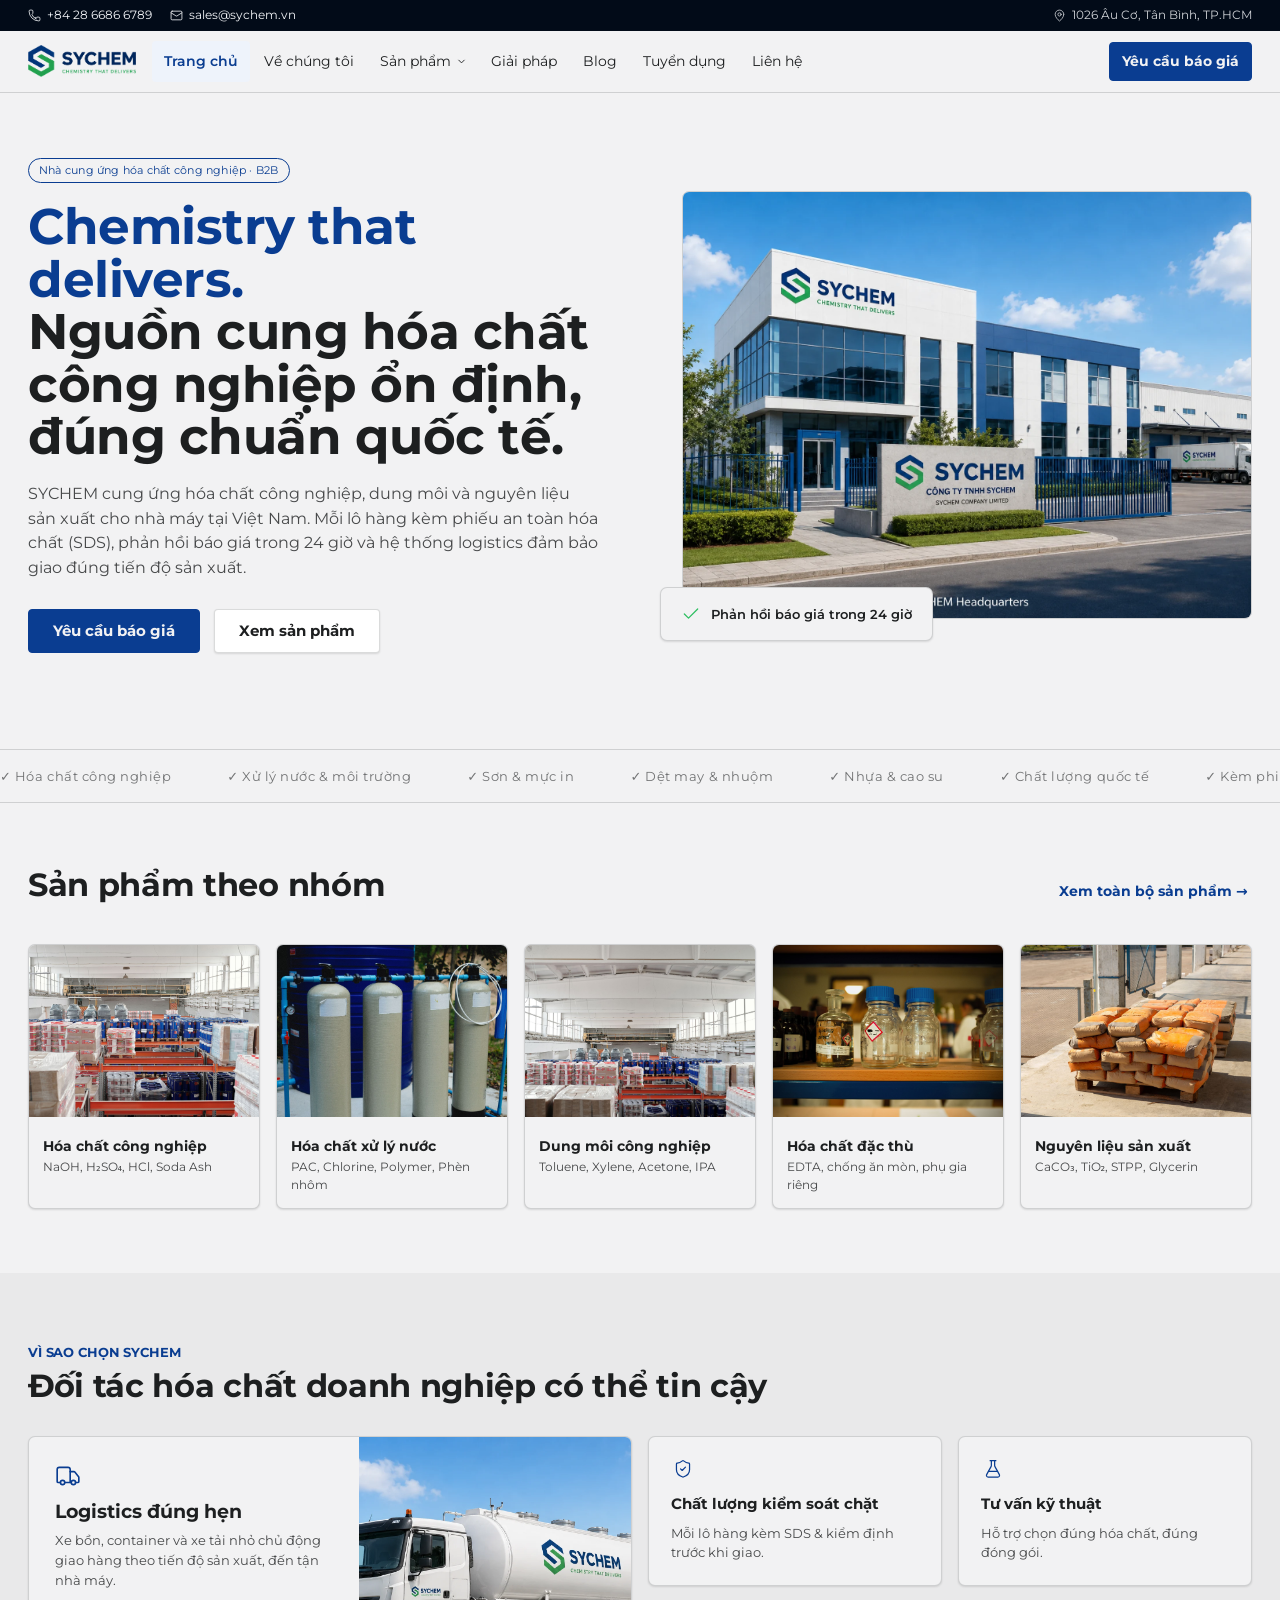
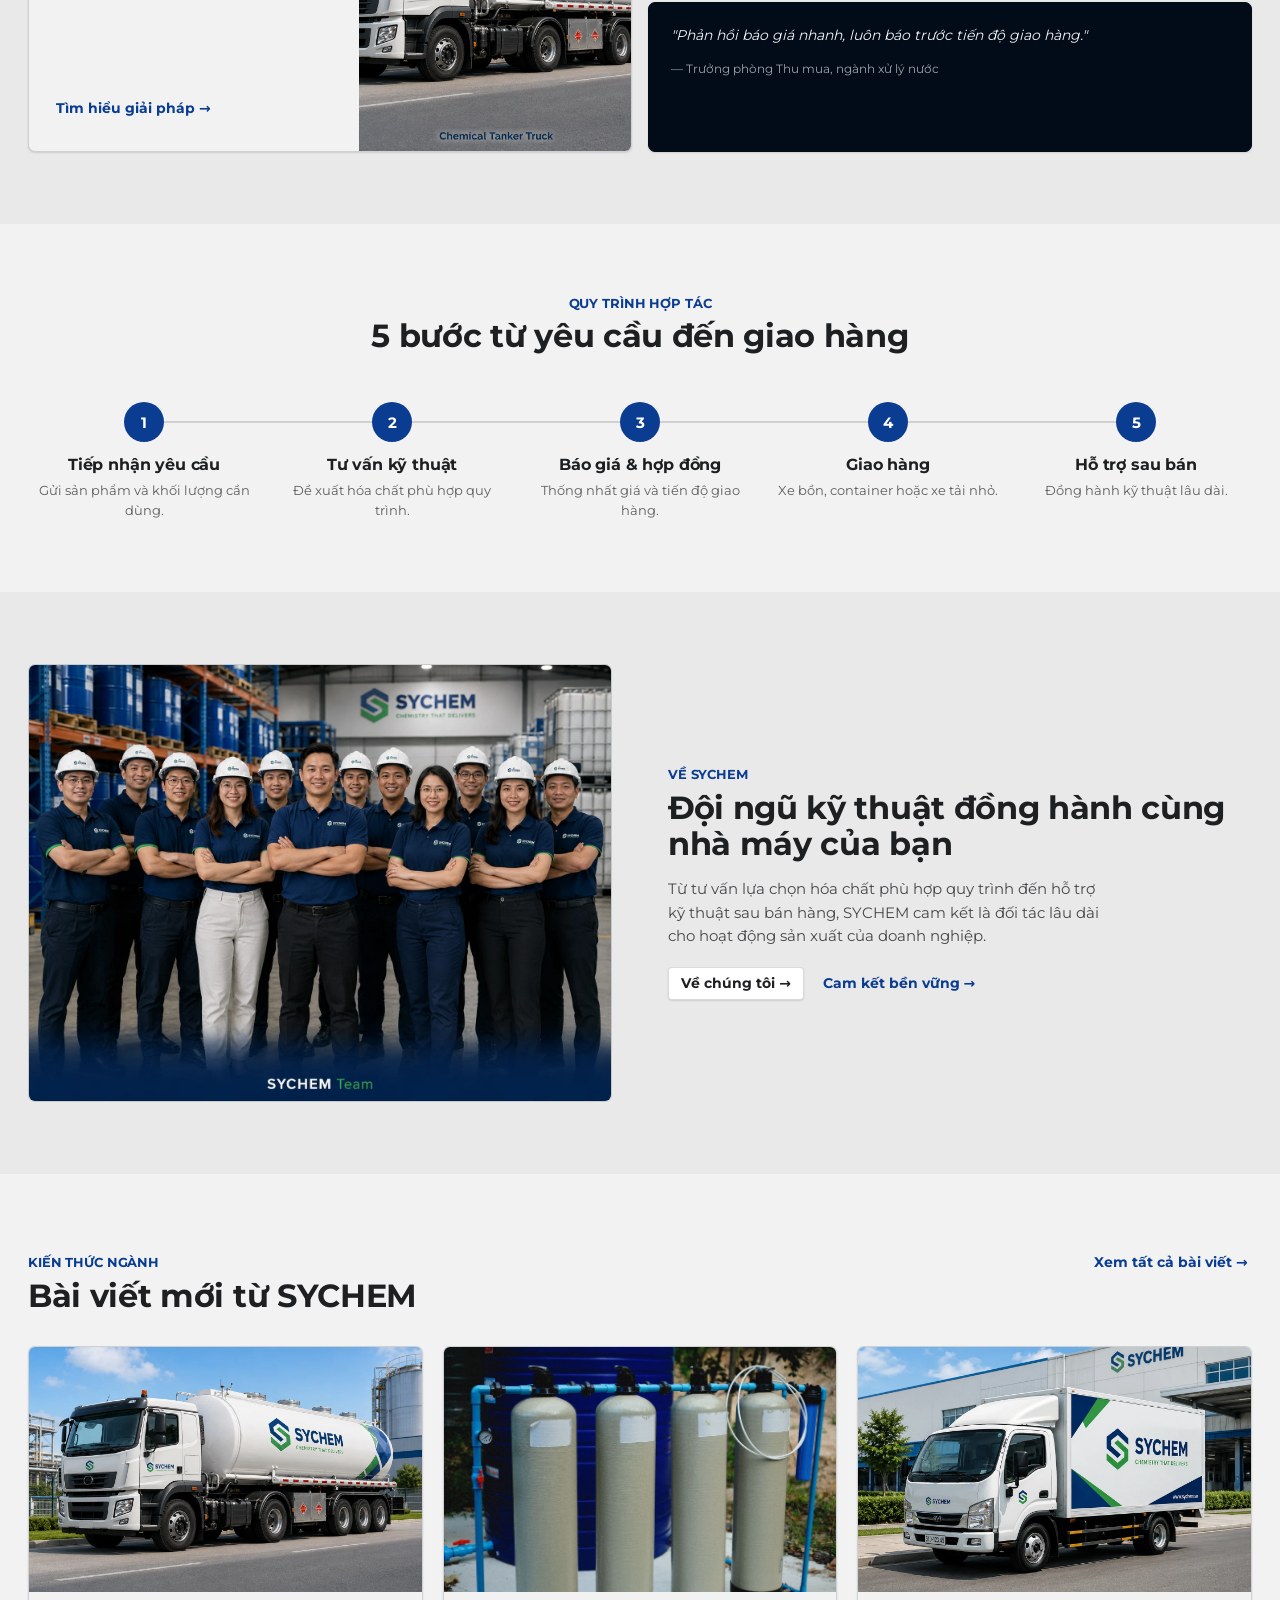
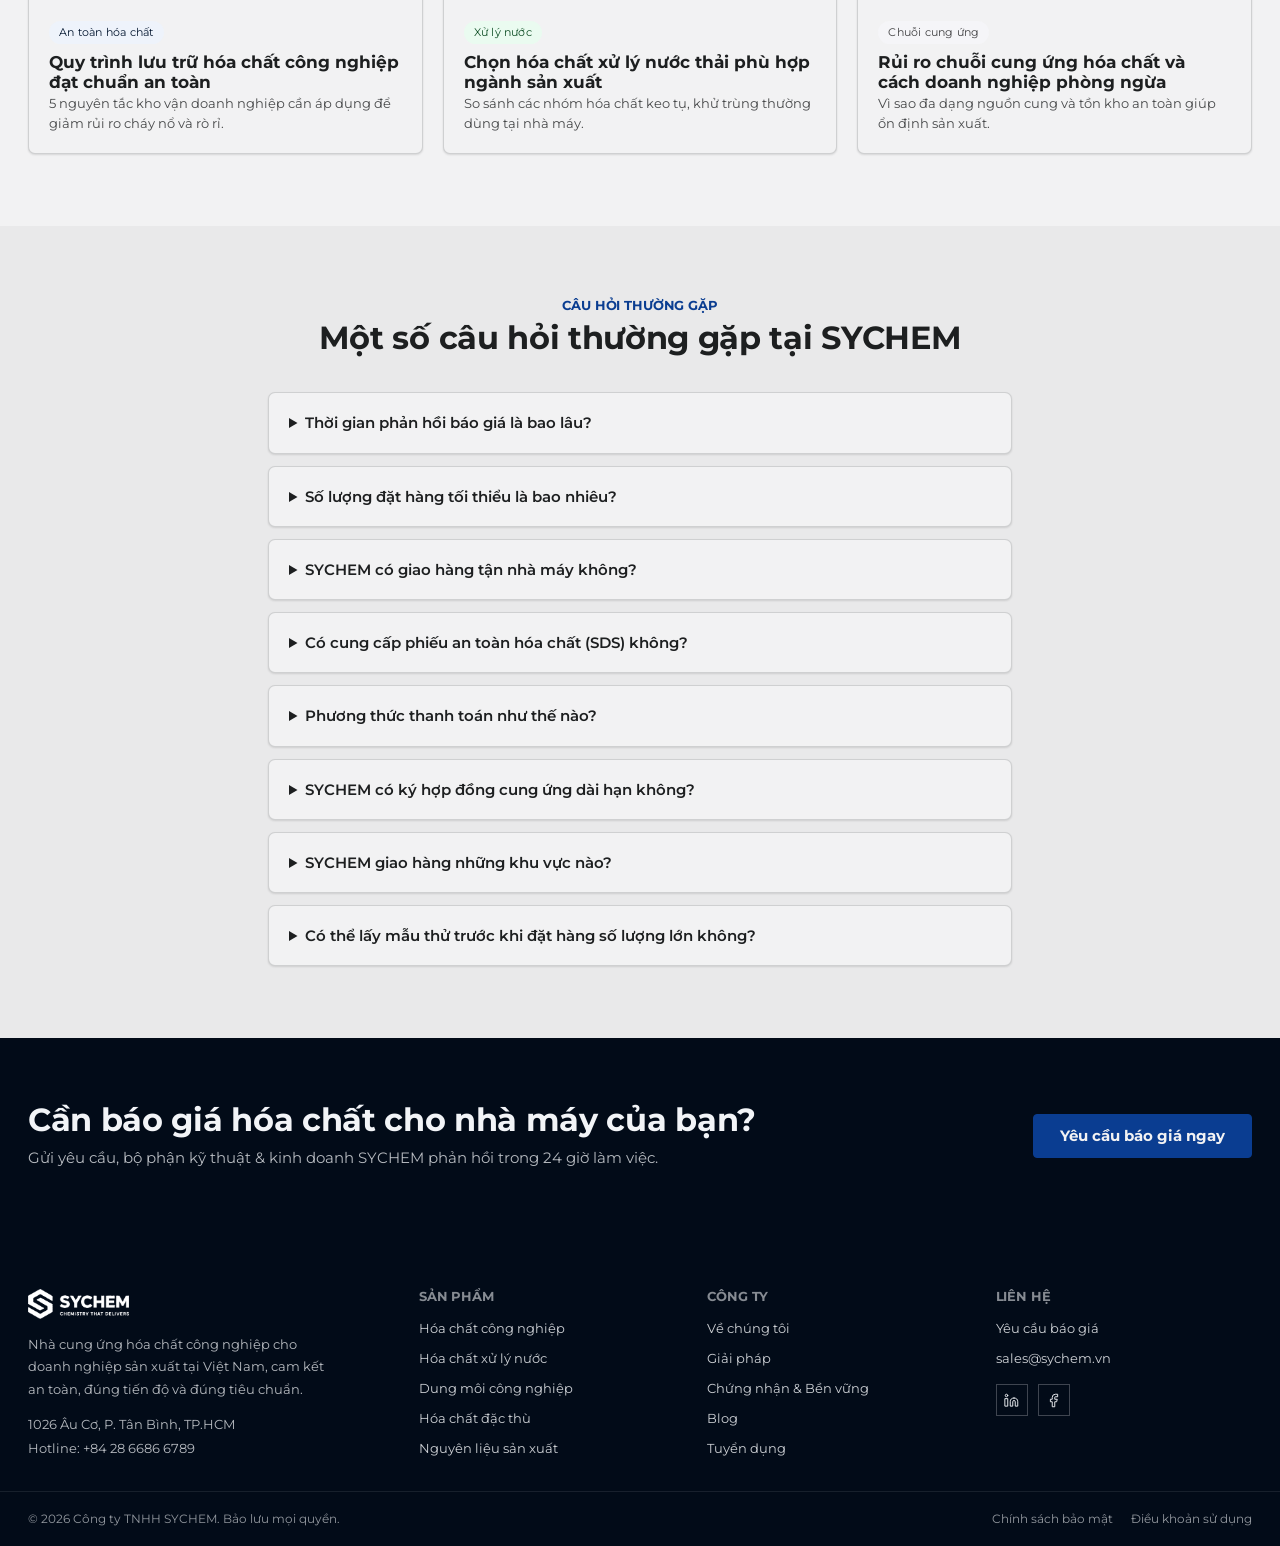
==== commit 6817f6d4: "chore: Update design" ====
--- a/index.html
+++ b/index.html
@@ -4,7 +4,7 @@
 <meta charset="utf-8">
 <meta name="viewport" content="width=device-width, initial-scale=1">
 <title>SYCHEM — Hóa chất công nghiệp cho doanh nghiệp sản xuất | Chemistry that delivers</title>
-  <meta name="description" content="SYCHEM cung cấp hóa chất công nghiệp, hóa chất xử lý nước, dung môi và nguyên liệu sản xuất cho doanh nghiệp B2B tại Việt Nam — chất lượng quốc tế, giao đúng hẹn.">
+  <meta name="description" content="SYCHEM cung cấp hóa chất công nghiệp, hóa chất xử lý nước, dung môi và nguyên liệu sản xuất cho doanh nghiệp B2B tại Việt Nam, chất lượng quốc tế và giao đúng hẹn.">
   <link rel="icon" href="assets/img/16f5f3d59bb861bd.png">
   <link rel="stylesheet" href="assets/css/style.css">
 </head>
@@ -85,10 +85,10 @@
       <h1 style="font-size:50px;margin:0 0 18px;line-height:1.05">
         <span style="color:var(--color-accent)">Chemistry that delivers.</span><br>Nguồn cung hóa chất công nghiệp ổn định, đúng chuẩn quốc tế.
       </h1>
-      <p style="font-size:16px;max-width:52ch;opacity:.8;margin:0 0 28px">SYCHEM cung ứng hóa chất công nghiệp, dung môi và nguyên liệu sản xuất cho nhà máy tại Việt Nam — mỗi lô hàng kèm phiếu an toàn hóa chất (SDS), phản hồi báo giá trong 24 giờ và hệ thống logistics đảm bảo giao đúng tiến độ sản xuất.</p>
-      <div style="display:flex;gap:14px;flex-wrap:wrap">
-        <a href="contact.html" class="btn btn-primary" style="padding:12px 24px;font-size:15px;white-space:nowrap;flex-shrink:0">Yêu cầu báo giá</a>
-        <a href="products.html" class="btn btn-secondary" style="padding:12px 24px;font-size:15px;white-space:nowrap;flex-shrink:0">Xem sản phẩm</a>
+      <p style="font-size:16px;max-width:52ch;opacity:.8;margin:0 0 28px">SYCHEM cung ứng hóa chất công nghiệp, dung môi và nguyên liệu sản xuất cho nhà máy tại Việt Nam. Mỗi lô hàng kèm phiếu an toàn hóa chất (SDS), phản hồi báo giá trong 24 giờ và hệ thống logistics đảm bảo giao đúng tiến độ sản xuất.</p>
+      <div class="hero-cta-row" style="display:flex;gap:14px;flex-wrap:wrap">
+        <a href="contact.html" class="btn btn-primary hero-cta-btn" style="padding:12px 24px;font-size:15px;white-space:nowrap;flex-shrink:0">Yêu cầu báo giá</a>
+        <a href="products.html" class="btn btn-secondary hero-cta-btn" style="padding:12px 24px;font-size:15px;white-space:nowrap;flex-shrink:0">Xem sản phẩm</a>
       </div>
     </div>
     <div style="position:relative">
@@ -161,27 +161,27 @@
       <h6 style="color:var(--color-accent);margin-bottom:8px">Vì sao chọn SYCHEM</h6>
       <h2 style="margin:0">Đối tác hóa chất doanh nghiệp có thể tin cậy</h2>
     </div>
-    <div style="display:grid;grid-template-columns:repeat(4,1fr);grid-auto-rows:150px;gap:16px">
-      <div class="card" style="grid-column:1 / 3;grid-row:1 / 3;padding:0;overflow:hidden;flex-direction:row">
-        <div style="flex:1;padding:26px;display:flex;flex-direction:column;justify-content:center">
+    <div class="bento-grid" style="display:grid;grid-template-columns:repeat(4,1fr);grid-auto-rows:150px;gap:16px">
+      <div class="card bento-lg" style="grid-column:1 / 3;grid-row:1 / 3;padding:0;overflow:hidden;flex-direction:row">
+        <div class="bento-lg-text" style="flex:1;padding:26px;display:flex;flex-direction:column;justify-content:center">
           <svg width="26" height="26" viewBox="0 0 24 24" fill="none" stroke="var(--color-accent)" stroke-width="1.5" stroke-linecap="round" stroke-linejoin="round"><path d="M14 18V6a2 2 0 0 0-2-2H4a2 2 0 0 0-2 2v11a1 1 0 0 0 1 1h2"></path><path d="M15 18H9"></path><path d="M19 18h2a1 1 0 0 0 1-1v-3.65a1 1 0 0 0-.22-.624l-3.48-4.35A1 1 0 0 0 17.52 8H14"></path><circle cx="17" cy="18" r="2"></circle><circle cx="7" cy="18" r="2"></circle></svg>
           <div class="card-title" style="margin:12px 0 6px;font-size:19px">Logistics đúng hẹn</div>
-          <p class="card-body">Xe bồn, container và xe tải nhỏ chủ động giao hàng theo tiến độ sản xuất — đến tận nhà máy.</p>
+          <p class="card-body">Xe bồn, container và xe tải nhỏ chủ động giao hàng theo tiến độ sản xuất, đến tận nhà máy.</p>
           <a href="solutions.html" class="btn btn-ghost" style="width:fit-content;margin-top:8px;padding-left:0">Tìm hiểu giải pháp →</a>
         </div>
-        <div style="flex:1;position:relative;min-width:0"><img src="assets/img/2904533d91f4bcae.webp" alt="Xe bồn vận chuyển hóa chất SYCHEM" style="position:absolute;inset:0;width:100%;height:100%;object-fit:cover"></div>
-      </div>
-      <div class="card" style="grid-column:3;grid-row:1;padding:22px">
+        <div class="bento-lg-media" style="flex:1;position:relative;min-width:0"><img src="assets/img/2904533d91f4bcae.webp" alt="Xe bồn vận chuyển hóa chất SYCHEM" style="position:absolute;inset:0;width:100%;height:100%;object-fit:cover"></div>
+      </div>
+      <div class="card bento-a" style="grid-column:3;grid-row:1;padding:22px">
         <svg width="24" height="24" viewBox="0 0 24 24" fill="none" stroke="var(--color-accent)" stroke-width="1.5" stroke-linecap="round" stroke-linejoin="round"><path d="M20 13c0 5-3.5 7.5-7.66 8.95a1 1 0 0 1-.67-.01C7.5 20.5 4 18 4 13V6a1 1 0 0 1 1-1c2 0 4.5-1.2 6.24-2.72a1.17 1.17 0 0 1 1.52 0C14.51 3.81 17 5 19 5a1 1 0 0 1 1 1z"></path><path d="m9 12 2 2 4-4"></path></svg>
         <div class="card-title" style="margin:10px 0 4px;font-size:15px">Chất lượng kiểm soát chặt</div>
         <p class="card-body" style="font-size:12.5px">Mỗi lô hàng kèm SDS &amp; kiểm định trước khi giao.</p>
       </div>
-      <div class="card" style="grid-column:4;grid-row:1;padding:22px">
+      <div class="card bento-b" style="grid-column:4;grid-row:1;padding:22px">
         <svg width="24" height="24" viewBox="0 0 24 24" fill="none" stroke="var(--color-accent)" stroke-width="1.5" stroke-linecap="round" stroke-linejoin="round"><path d="M14 2v6a2 2 0 0 0 .245.96l5.51 10.08A2 2 0 0 1 18 22H6a2 2 0 0 1-1.755-2.96l5.51-10.08A2 2 0 0 0 10 8V2"></path><path d="M6.453 15h11.094"></path><path d="M8.5 2h7"></path></svg>
         <div class="card-title" style="margin:10px 0 4px;font-size:15px">Tư vấn kỹ thuật</div>
         <p class="card-body" style="font-size:12.5px">Hỗ trợ chọn đúng hóa chất, đúng đóng gói.</p>
       </div>
-      <div class="card" style="grid-column:3 / 5;grid-row:2;padding:22px;background:var(--color-accent-900);border-color:var(--color-accent-900)">
+      <div class="card bento-quote" style="grid-column:3 / 5;grid-row:2;padding:22px;background:var(--color-accent-900);border-color:var(--color-accent-900)">
         <p style="font-size:14px;line-height:1.5;color:#f2f4f7;margin:0 0 8px;font-style:italic">"Phản hồi báo giá nhanh, luôn báo trước tiến độ giao hàng."</p>
         <span style="font-size:11.5px;color:#f2f4f7;opacity:.65">— Trưởng phòng Thu mua, ngành xử lý nước</span>
       </div>
@@ -279,7 +279,7 @@
       </details>
       <details class="card" style="padding:18px 20px">
         <summary style="cursor:pointer;font-family:var(--font-heading);font-weight:600;font-size:15px">Số lượng đặt hàng tối thiểu là bao nhiêu?</summary>
-        <p style="font-size:14px;opacity:.75;margin:10px 0 0">Tùy sản phẩm — có thể đặt theo can, phuy hoặc nguyên xe bồn. Gửi khối lượng cần dùng để nhận báo giá phù hợp.</p>
+        <p style="font-size:14px;opacity:.75;margin:10px 0 0">Tùy sản phẩm, có thể đặt theo can, phuy hoặc nguyên xe bồn. Gửi khối lượng cần dùng để nhận báo giá phù hợp.</p>
       </details>
       <details class="card" style="padding:18px 20px">
         <summary style="cursor:pointer;font-family:var(--font-heading);font-weight:600;font-size:15px">SYCHEM có giao hàng tận nhà máy không?</summary>
@@ -293,6 +293,18 @@
         <summary style="cursor:pointer;font-family:var(--font-heading);font-weight:600;font-size:15px">Phương thức thanh toán như thế nào?</summary>
         <p style="font-size:14px;opacity:.75;margin:10px 0 0">Thanh toán chuyển khoản theo hợp đồng; hỗ trợ công nợ với khách hàng mua thường xuyên.</p>
       </details>
+      <details class="card" style="padding:18px 20px">
+        <summary style="cursor:pointer;font-family:var(--font-heading);font-weight:600;font-size:15px">SYCHEM có ký hợp đồng cung ứng dài hạn không?</summary>
+        <p style="font-size:14px;opacity:.75;margin:10px 0 0">Có. Với khách hàng dùng hóa chất ổn định hàng tháng, SYCHEM ký hợp đồng khung theo quý hoặc năm để cố định giá và ưu tiên nguồn hàng.</p>
+      </details>
+      <details class="card" style="padding:18px 20px">
+        <summary style="cursor:pointer;font-family:var(--font-heading);font-weight:600;font-size:15px">SYCHEM giao hàng những khu vực nào?</summary>
+        <p style="font-size:14px;opacity:.75;margin:10px 0 0">SYCHEM giao hàng toàn quốc, tập trung tại các khu công nghiệp phía Nam. Khu vực miền Trung và miền Bắc áp dụng thời gian giao hàng dài hơn.</p>
+      </details>
+      <details class="card" style="padding:18px 20px">
+        <summary style="cursor:pointer;font-family:var(--font-heading);font-weight:600;font-size:15px">Có thể lấy mẫu thử trước khi đặt hàng số lượng lớn không?</summary>
+        <p style="font-size:14px;opacity:.75;margin:10px 0 0">Có. SYCHEM cung cấp mẫu thử cho một số nhóm hóa chất theo yêu cầu, phù hợp khi khách hàng đang thử nghiệm quy trình sản xuất mới.</p>
+      </details>
     </div>
   </div>
 </section>
@@ -301,7 +313,7 @@
   <div style="max-width:1280px;margin:0 auto;padding:64px 28px;display:flex;justify-content:space-between;align-items:center;gap:24px;flex-wrap:wrap">
     <div>
       <h2 style="margin:0 0 8px;color:#f2f4f7">Cần báo giá hóa chất cho nhà máy của bạn?</h2>
-      <p style="opacity:.75;margin:0">Gửi yêu cầu — bộ phận kỹ thuật &amp; kinh doanh SYCHEM phản hồi trong 24 giờ làm việc.</p>
+      <p style="opacity:.75;margin:0">Gửi yêu cầu, bộ phận kỹ thuật &amp; kinh doanh SYCHEM phản hồi trong 24 giờ làm việc.</p>
     </div>
     <a href="contact.html" class="btn btn-primary" style="padding:12px 26px;font-size:15px;flex:none;white-space:nowrap">Yêu cầu báo giá ngay</a>
   </div>
@@ -311,7 +323,7 @@
   <div style="max-width:1280px;margin:0 auto;padding:56px 28px 32px;display:grid;grid-template-columns:1.4fr 1fr 1fr 1fr;gap:32px">
     <div>
       <img src="assets/img/eb1587ac3e5c2446.webp" alt="SYCHEM" style="height:30px;width:auto;filter:brightness(0) invert(1);margin-bottom:14px">
-      <p style="font-size:13px;line-height:1.7;opacity:.75;max-width:34ch;margin:0 0 14px">Nhà cung ứng hóa chất công nghiệp cho doanh nghiệp sản xuất tại Việt Nam — an toàn, đúng tiến độ, đúng tiêu chuẩn.</p>
+      <p style="font-size:13px;line-height:1.7;opacity:.75;max-width:34ch;margin:0 0 14px">Nhà cung ứng hóa chất công nghiệp cho doanh nghiệp sản xuất tại Việt Nam, cam kết an toàn, đúng tiến độ và đúng tiêu chuẩn.</p>
       <p style="font-size:13px;opacity:.75;margin:0 0 4px">1026 Âu Cơ, P. Tân Bình, TP.HCM</p>
       <p style="font-size:13px;opacity:.75;margin:0">Hotline: +84 28 6686 6789</p>
     </div>
--- a/assets/css/style.css
+++ b/assets/css/style.css
@@ -743,8 +743,9 @@
 .nav-toggle{display:none;align-items:center;justify-content:center;width:40px;height:40px;flex:none;border:1px solid var(--color-divider);border-radius:var(--radius-md);background:transparent;color:var(--color-text);cursor:pointer;margin-left:auto;transition:background-color .15s ease}
 .nav-toggle:hover{background:color-mix(in srgb, var(--color-text) 6%, transparent)}
 
-/* — mega menu (Sản phẩm) — */
-.nav-item.has-mega{position:relative}
+/* — mega menu (Sản phẩm) — full-bleed panel anchored to the header, not the
+   trigger link, so it spans the page width instead of floating off-center
+   under wherever "Sản phẩm" happens to sit in the nav. — */
 .nav-mega-trigger-wrap{display:flex;align-items:center}
 .nav-mega-trigger{display:inline-flex !important;align-items:center;gap:5px;padding:10px 10px 10px 12px !important;border-radius:var(--radius-md) 0 0 var(--radius-md) !important}
 .nav-caret{display:inline-block;transition:transform .2s ease;flex:none}
@@ -758,21 +759,21 @@
 .nav-mega-trigger[aria-current="page"]{color:var(--color-accent);background:var(--color-accent-100) !important;font-weight:600}
 
 .mega-panel{
-  position:absolute;top:100%;left:50%;padding-top:12px;
-  width:min(760px,92vw);z-index:60;
+  position:absolute;top:100%;left:0;right:0;width:100%;z-index:60;
   opacity:0;visibility:hidden;pointer-events:none;
-  transform:translate(-50%,4px);
+  transform:translateY(4px);
   transition:opacity .16s ease,transform .16s ease,visibility .16s;
 }
 .mega-panel-inner{
-  background:var(--color-bg);border:1px solid var(--color-divider);
-  border-radius:var(--radius-lg);box-shadow:var(--shadow-lg);padding:20px;
+  max-width:1280px;margin:0 auto;padding:24px 28px;
+  background:var(--color-bg);border-top:1px solid var(--color-divider);
+  box-shadow:var(--shadow-lg);
 }
 .nav-item.has-mega:focus-within .mega-panel,
 .nav-item.has-mega.open .mega-panel{
-  opacity:1;visibility:visible;pointer-events:auto;transform:translate(-50%,0);
-}
-.mega-grid{display:grid;grid-template-columns:repeat(5,1fr);gap:12px}
+  opacity:1;visibility:visible;pointer-events:auto;transform:translateY(0);
+}
+.mega-grid{display:grid;grid-template-columns:repeat(5,1fr);gap:20px}
 .mega-link{display:flex;flex-direction:column;gap:6px;text-decoration:none;color:inherit;padding:8px;border-radius:var(--radius-md);transition:background-color .15s ease,transform .15s ease}
 .mega-link:hover{background:color-mix(in srgb, var(--color-text) 6%, transparent);transform:translateY(-2px)}
 .mega-link img{width:100%;aspect-ratio:4/3;object-fit:cover;border-radius:var(--radius-md);transition:transform .2s ease}
@@ -782,6 +783,14 @@
 .mega-panel a.mega-viewall{display:block;margin-top:16px;padding-top:14px;border-top:1px solid var(--color-divider);font-family:var(--font-heading);font-weight:600;font-size:13px;color:var(--color-accent);text-decoration:none;transition:opacity .15s ease}
 .mega-panel a.mega-viewall:hover{opacity:.7;color:var(--color-accent)}
 
+/* — fix: a flex/grid item with `aspect-ratio` still lets a percentage-sized
+   img child's OWN intrinsic ratio act as an automatic minimum size, so a
+   portrait source photo (e.g. 1600x2400) can inflate the box past its
+   specified ratio. `overflow:hidden` resets the automatic minimum size to 0
+   per spec — applies everywhere aspect-ratio boxes wrap an image (site-wide,
+   including the original blueprint photo frames). — */
+[style*="aspect-ratio"]{overflow:hidden;min-height:0;min-width:0}
+
 /* — product package thumbnails (Products page) — */
 .pkg-box{overflow:hidden;position:relative}
 .pkg-box img{width:100%;height:100%;object-fit:cover;display:block}
@@ -789,6 +798,22 @@
 .cat-banner img{width:100%;height:100%;object-fit:cover;display:block}
 .cat-banner-caption{position:absolute;left:0;right:0;bottom:0;padding:18px 24px;background:linear-gradient(0deg,rgba(2,11,24,.72),transparent);color:#fff;font-family:var(--font-heading);font-weight:600;font-size:15px}
 
+/* — "Vì sao chọn SYCHEM" bento grid: explicit grid-column/grid-row placement
+   needs an explicit mobile fallback, since the generic [style*=...] rules
+   below only rewrite grid-template-columns, not per-item placement. — */
+@media (max-width:900px){
+  .bento-grid{grid-template-columns:1fr 1fr !important;grid-auto-rows:auto !important}
+  .bento-lg{grid-column:1 / 3 !important;grid-row:auto !important;flex-direction:column !important}
+  .bento-lg-media{min-height:220px}
+  .bento-a{grid-column:1 !important;grid-row:auto !important}
+  .bento-b{grid-column:2 !important;grid-row:auto !important}
+  .bento-quote{grid-column:1 / 3 !important;grid-row:auto !important}
+}
+@media (max-width:640px){
+  .bento-grid{grid-template-columns:1fr !important}
+  .bento-lg,.bento-a,.bento-b,.bento-quote{grid-column:1 !important}
+}
+
 /* — buttons: give the outline/secondary style real surface contrast — */
 .btn-secondary{background:var(--color-bg-elevated,#fff);border-color:var(--color-divider);box-shadow:var(--shadow-sm)}
 .btn-secondary:hover{background:color-mix(in srgb, var(--color-text) 4%, #fff);box-shadow:var(--shadow-md)}
@@ -800,7 +825,6 @@
 
 /* — responsive: tablet — */
 @media (max-width:1080px){
-  .mega-panel{width:min(560px,92vw)}
   .mega-grid{grid-template-columns:repeat(3,1fr)}
 }
 
@@ -841,16 +865,12 @@
   .mega-grid{grid-template-columns:repeat(2,1fr)}
   .mega-link img{aspect-ratio:16/10}
 
-  .nav-scrim{
-    display:block;position:fixed;inset:0;background:rgba(2,11,24,.55);z-index:65;
-    opacity:0;visibility:hidden;pointer-events:none;
-    transition:opacity .28s ease,visibility .28s;
-    backdrop-filter:blur(1px);
-  }
-  .nav-scrim.open{opacity:1;visibility:visible;pointer-events:auto}
 }
 
 @media (max-width:640px){
   .mega-grid{grid-template-columns:1fr 1fr}
   .cat-banner{aspect-ratio:16/9}
-}
+  /* keep the two hero CTAs on one row instead of stacking */
+  .hero-cta-row{flex-wrap:nowrap !important;gap:10px !important}
+  .hero-cta-btn{padding:11px 4px !important;font-size:13.5px !important;flex:1 1 0 !important;text-align:center;justify-content:center}
+}
